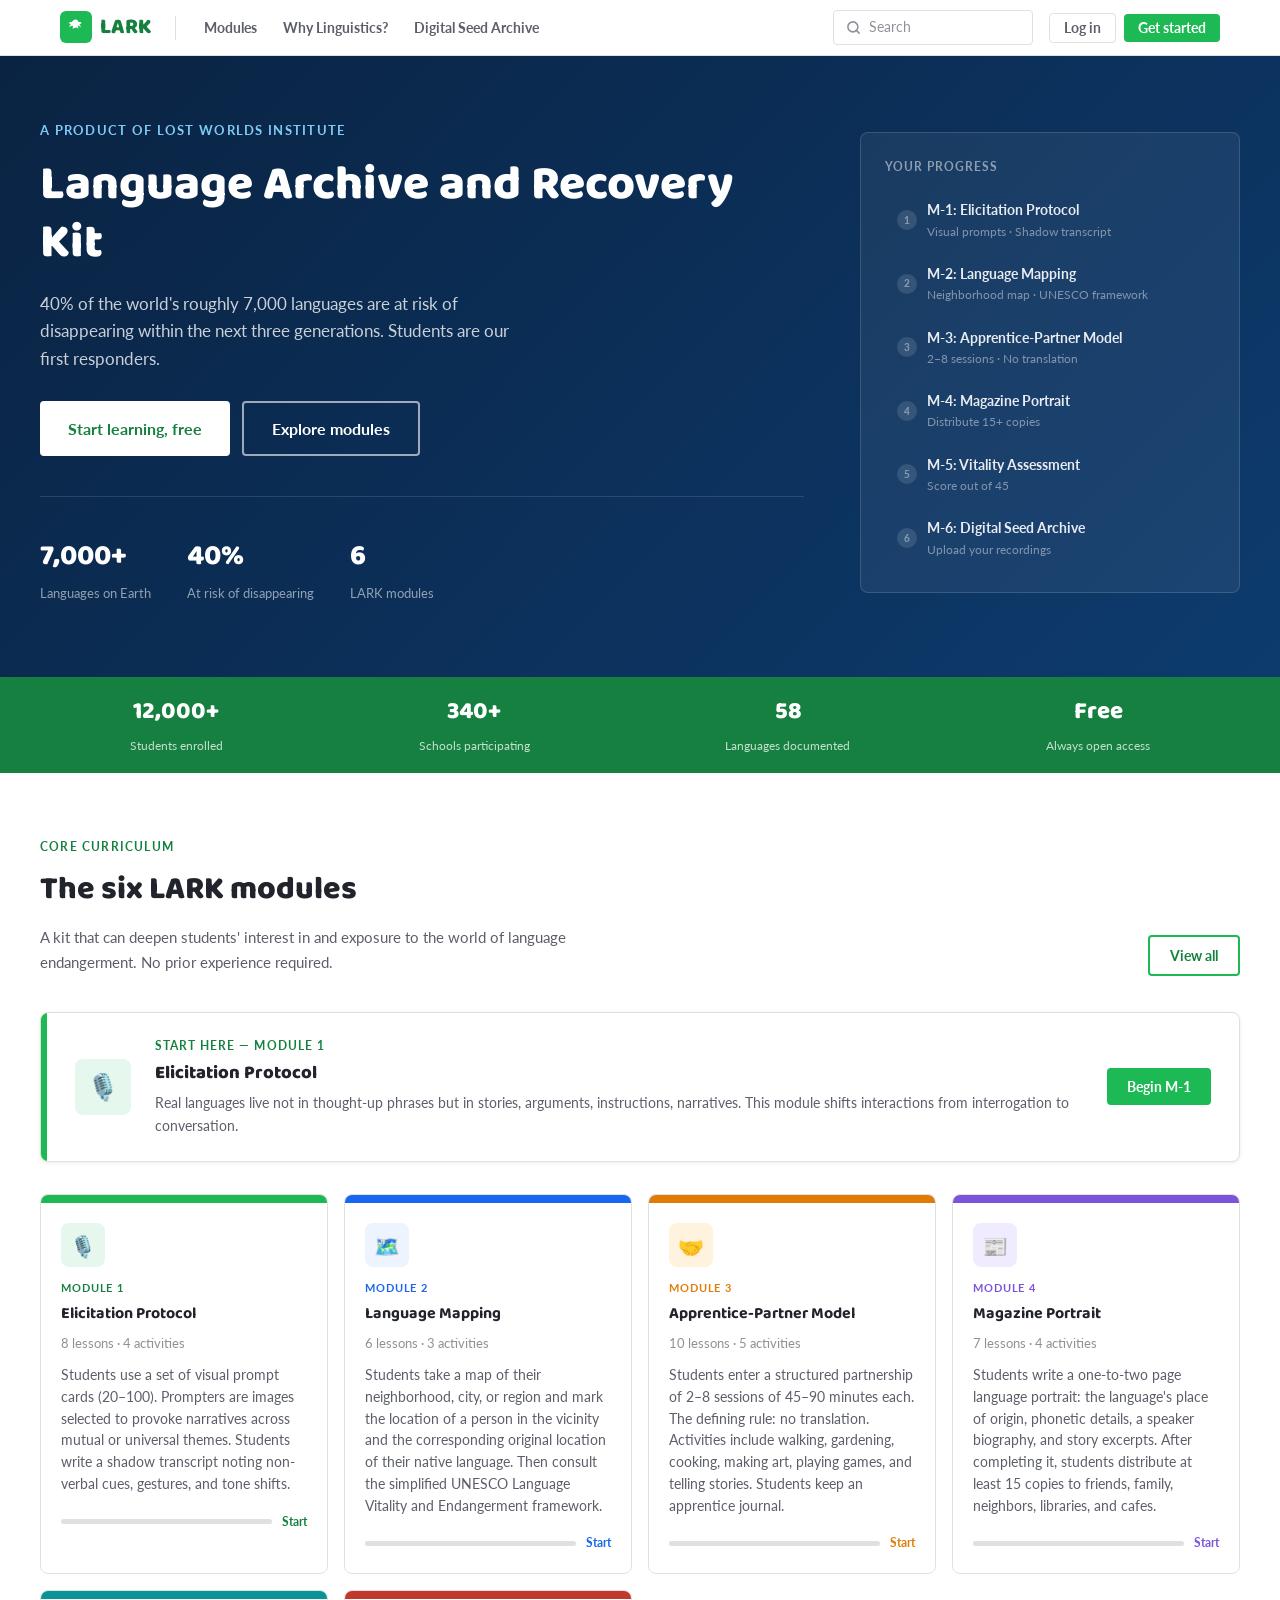
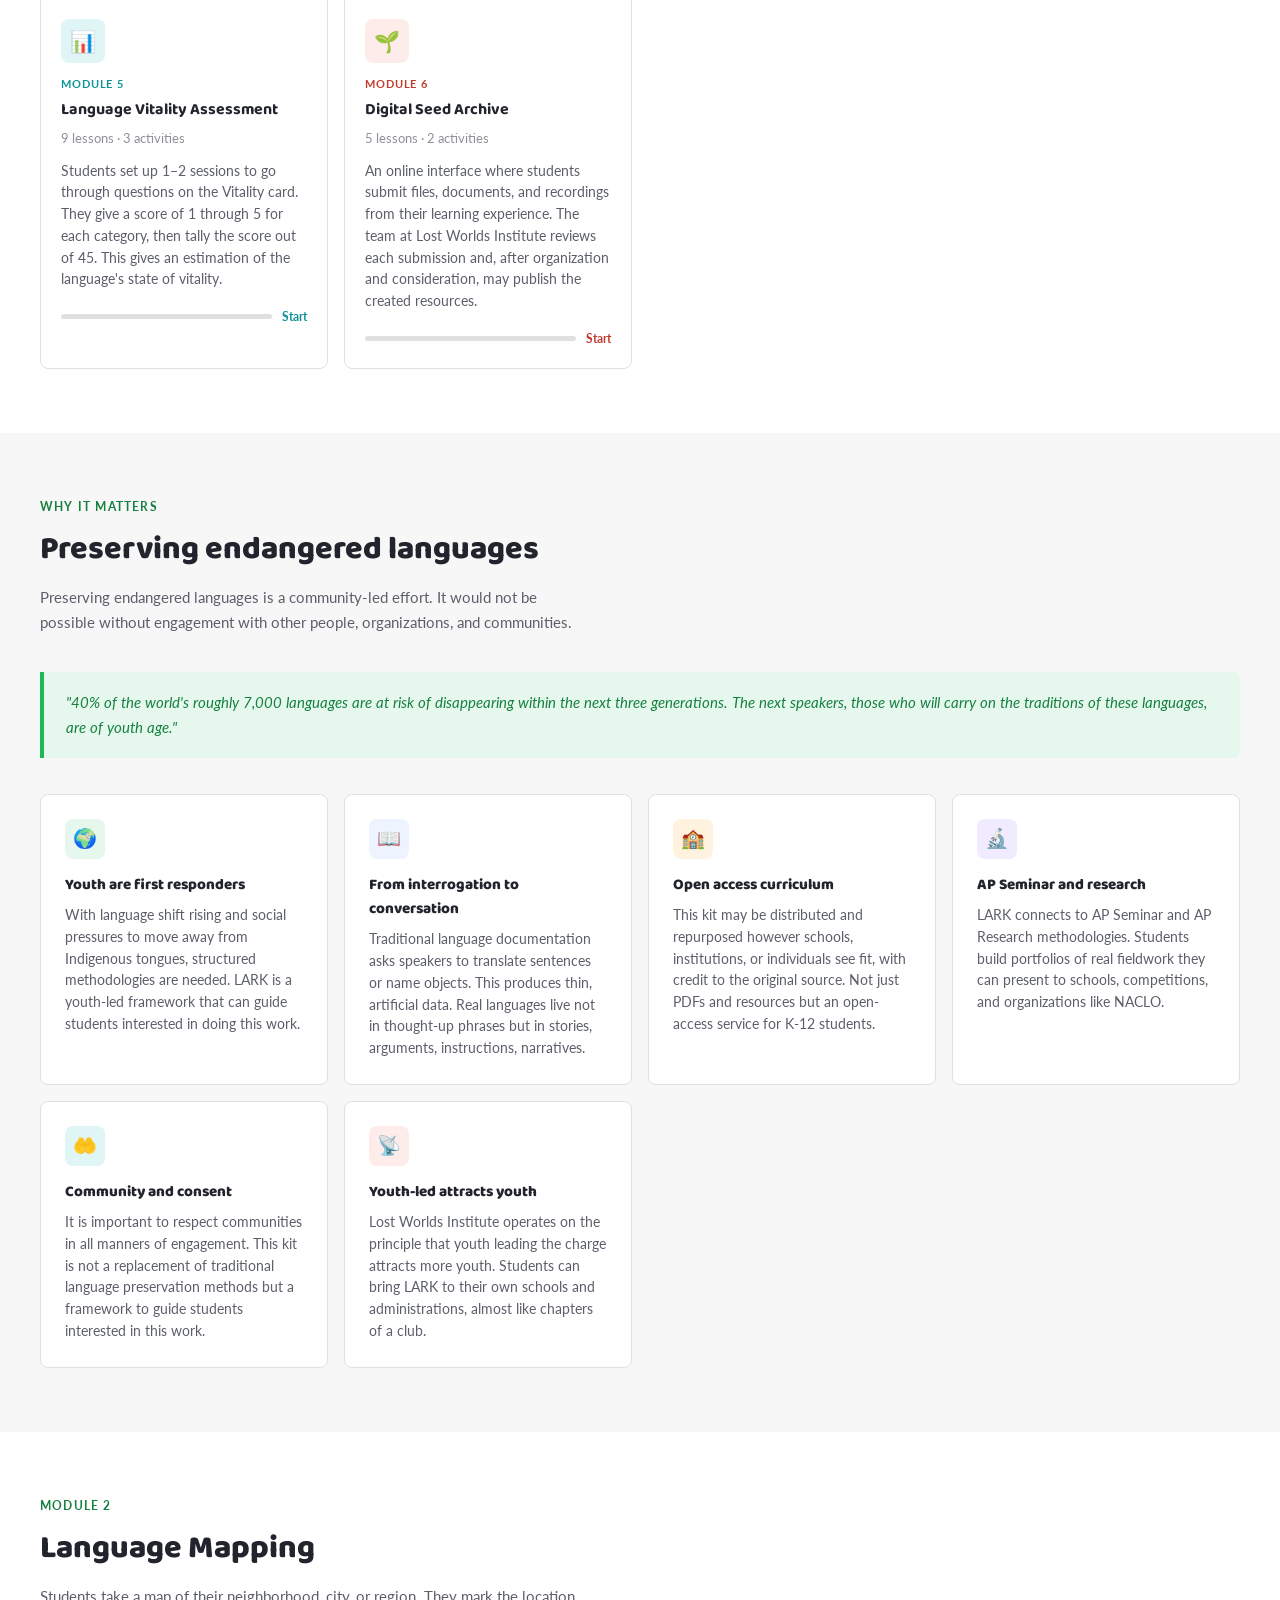
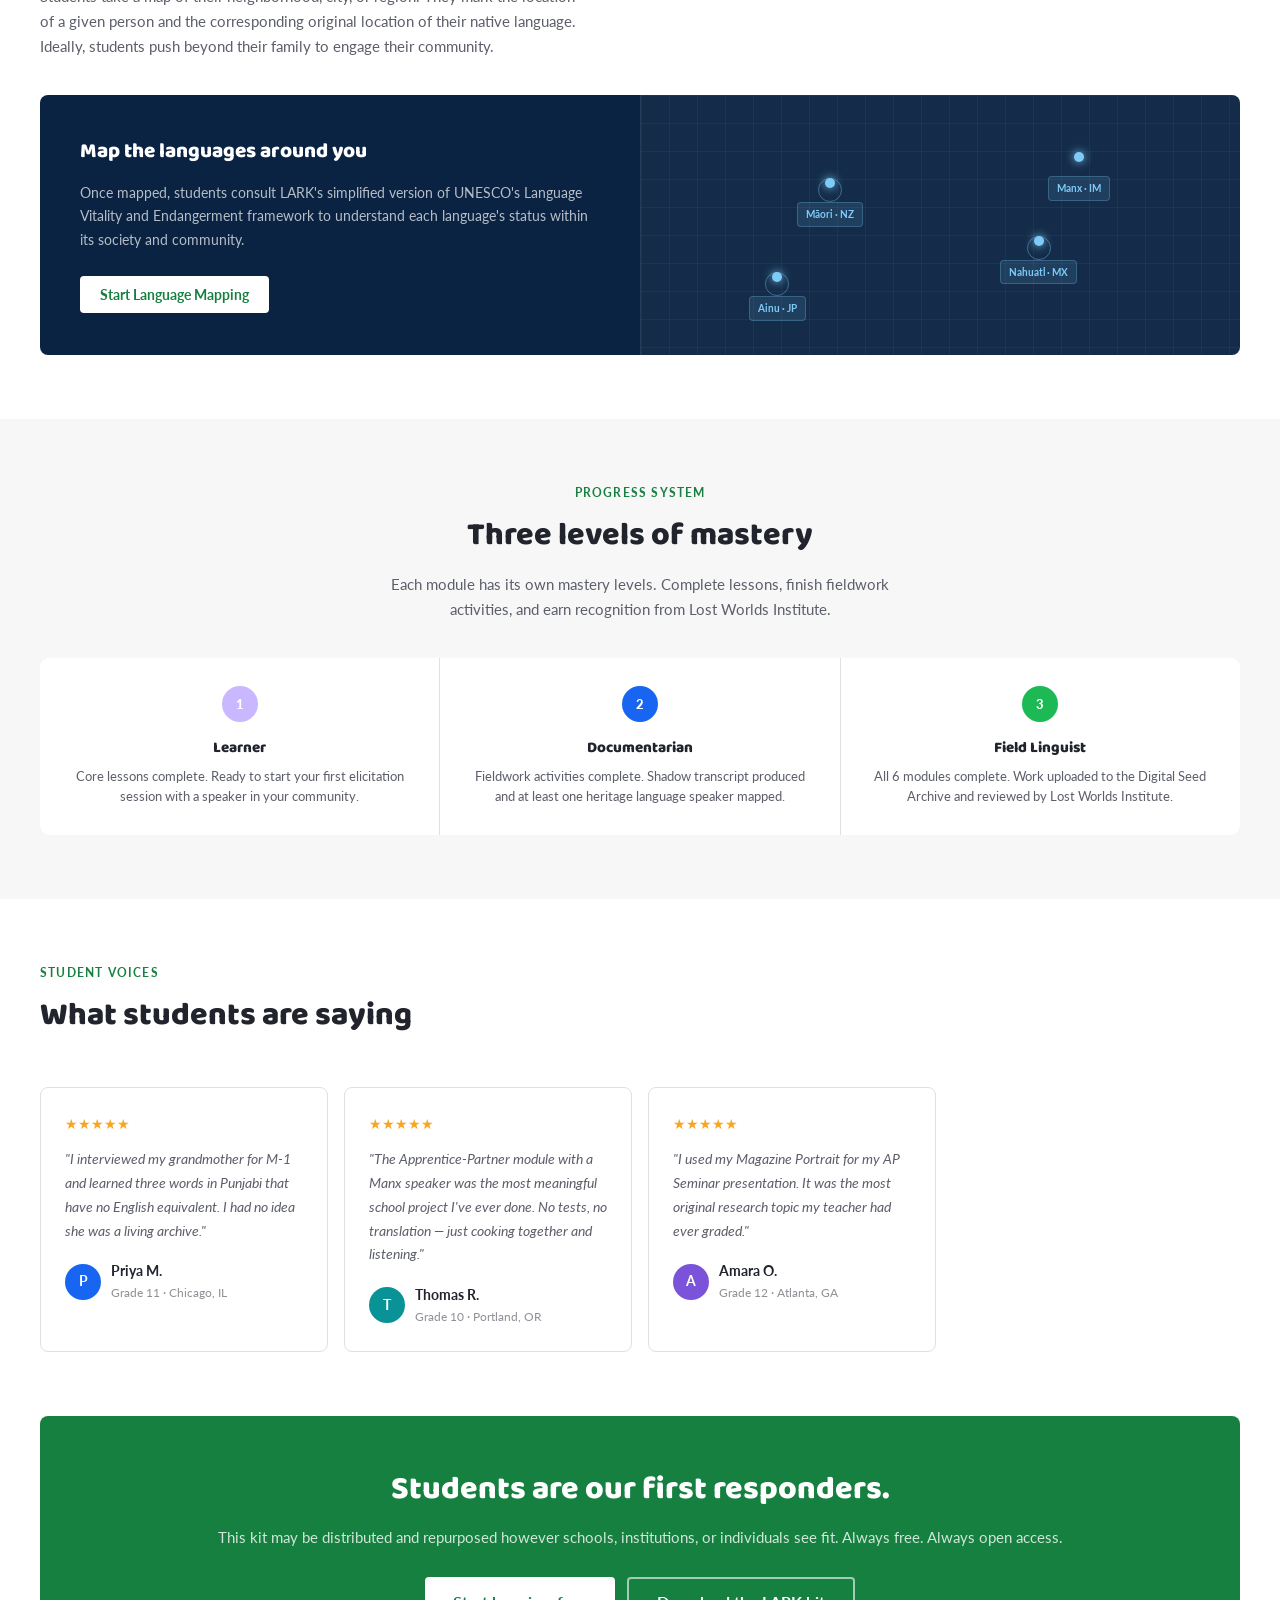
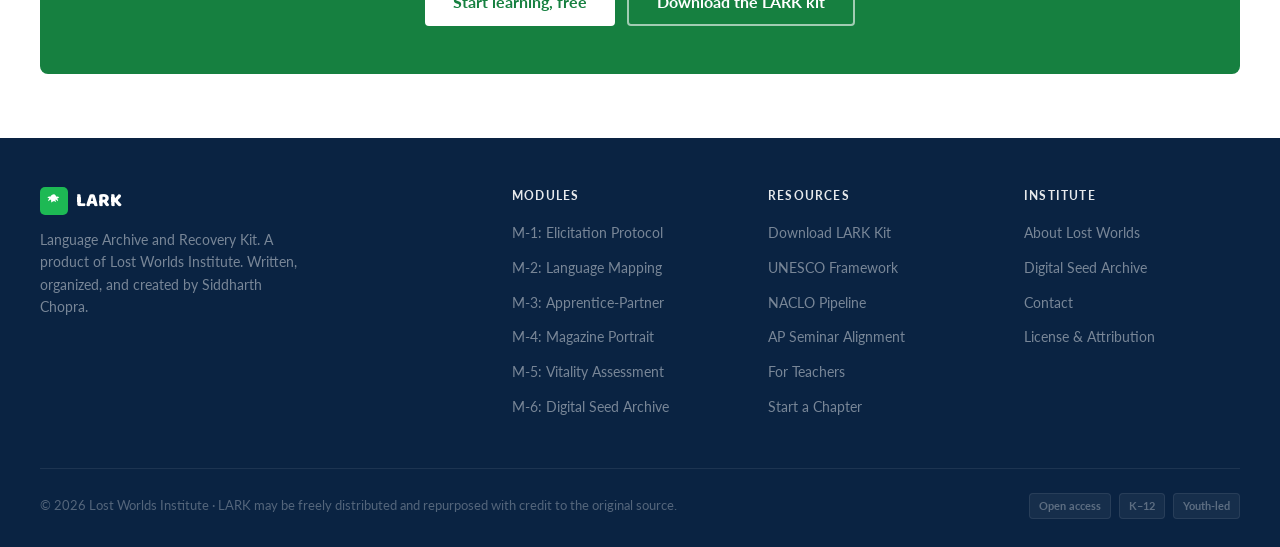
==== index.html @ 07061e9c "Add files via upload" ====
<!DOCTYPE html>
<html lang="en">
<head>
  <meta charset="UTF-8" />
  <meta name="viewport" content="width=device-width, initial-scale=1.0" />
  <title>LARK — Language Archive and Recovery Kit</title>
  <link rel="preconnect" href="https://fonts.googleapis.com" />
  <link rel="preconnect" href="https://fonts.gstatic.com" crossorigin />
  <link href="https://fonts.googleapis.com/css2?family=Baloo+2:wght@600;700;800&family=Lato:wght@400;700;900&display=swap" rel="stylesheet" />
  <link rel="stylesheet" href="css/styles.css" />
</head>
<body>

<!-- ══ NAV ══════════════════════════════════════════════ -->
<nav aria-label="Main navigation">
  <div class="nav-inner">
    <a href="#" class="nav-logo">
      <div class="nav-logo-mark" aria-hidden="true">
        <svg viewBox="0 0 24 24"><path d="M12 2C9.5 2 7.5 3.5 6.5 5.5C5 5 3 5.5 2 7c1.5 0 2.5.5 3 1.5C3.5 9.5 3 11 3.5 12.5 4.5 11 6 10 7.5 10c.5 1.5.5 3 0 4.5C9 13.5 10.5 12.5 12 12.5s3 1 3.5 2C15 13 14.5 11.5 14 10c1.5 0 3 1 4 2.5.5-1.5 0-3-1.5-4C17.5 8 18.5 7 20 7c-1-1.5-3-2-4.5-1.5C14.5 3.5 13.5 2 12 2z"/></svg>
      </div>
      LARK
    </a>
    <div class="nav-sep" aria-hidden="true"></div>
    <div class="nav-links">
      <a href="#modules">Modules</a>
      <a href="#why">Why Linguistics?</a>
      <a href="#archive">Digital Seed Archive</a>
    </div>
    <div class="nav-spacer"></div>
    <div class="nav-search" role="search" aria-label="Search">
      <svg viewBox="0 0 24 24" fill="none" stroke-width="2.5" stroke-linecap="round" stroke-linejoin="round" aria-hidden="true"><circle cx="11" cy="11" r="8"/><path d="m21 21-4.35-4.35"/></svg>
      Search
    </div>
    <div class="nav-actions">
      <button class="btn btn-ghost btn-sm">Log in</button>
      <button class="btn btn-green btn-sm">Get started</button>
    </div>
  </div>
</nav>

<!-- ══ HERO ══════════════════════════════════════════════ -->
<section class="hero" aria-labelledby="hero-heading">
  <div class="hero-inner">
    <div>
      <div class="hero-eyebrow">A product of Lost Worlds Institute</div>
      <h1 id="hero-heading">Language Archive and Recovery Kit</h1>
      <p>40% of the world's roughly 7,000 languages are at risk of disappearing within the next three generations. Students are our first responders.</p>
      <div class="hero-ctas">
        <a href="#modules" class="btn btn-white btn-lg">Start learning, free</a>
        <a href="#modules" class="btn btn-white-outline btn-lg">Explore modules</a>
      </div>
      <div class="hero-stats" aria-label="Key statistics">
        <div>
          <span class="hero-stat-num">7,000+</span>
          <span class="hero-stat-label">Languages on Earth</span>
        </div>
        <div>
          <span class="hero-stat-num">40%</span>
          <span class="hero-stat-label">At risk of disappearing</span>
        </div>
        <div>
          <span class="hero-stat-num">6</span>
          <span class="hero-stat-label">LARK modules</span>
        </div>
      </div>
    </div>

    <div class="hero-card" aria-label="Your module progress">
      <div class="hero-card-title">Your progress</div>
      <div class="journey-list">
        <div class="journey-item" tabindex="0">
          <div class="journey-dot done" data-journey="m1" aria-label="Completed">
            <svg viewBox="0 0 10 10" fill="none" aria-hidden="true"><polyline points="1.5,5 4,7.5 8.5,2" stroke="#fff" stroke-width="2" stroke-linecap="round"/></svg>
          </div>
          <div class="journey-text">
            <div class="journey-name">M-1: Elicitation Protocol</div>
            <div class="journey-sub">Visual prompts · Shadow transcript</div>
          </div>
        </div>
        <div class="journey-item" tabindex="0">
          <div class="journey-dot done" data-journey="m2" aria-label="Completed">
            <svg viewBox="0 0 10 10" fill="none" aria-hidden="true"><polyline points="1.5,5 4,7.5 8.5,2" stroke="#fff" stroke-width="2" stroke-linecap="round"/></svg>
          </div>
          <div class="journey-text">
            <div class="journey-name">M-2: Language Mapping</div>
            <div class="journey-sub">Neighborhood map · UNESCO framework</div>
          </div>
        </div>
        <div class="journey-item" tabindex="0">
          <div class="journey-dot active" data-journey="m3" aria-label="In progress">▶</div>
          <div class="journey-text">
            <div class="journey-name">M-3: Apprentice-Partner Model</div>
            <div class="journey-sub">2–8 sessions · No translation</div>
          </div>
        </div>
        <div class="journey-item" tabindex="0">
          <div class="journey-dot locked" data-journey="m4" aria-label="Not started">4</div>
          <div class="journey-text">
            <div class="journey-name">M-4: Magazine Portrait</div>
            <div class="journey-sub">Distribute 15+ copies</div>
          </div>
        </div>
        <div class="journey-item" tabindex="0">
          <div class="journey-dot locked" data-journey="m5" aria-label="Not started">5</div>
          <div class="journey-text">
            <div class="journey-name">M-5: Vitality Assessment</div>
            <div class="journey-sub">Score out of 45</div>
          </div>
        </div>
        <div class="journey-item" tabindex="0">
          <div class="journey-dot locked" data-journey="m6" aria-label="Not started">6</div>
          <div class="journey-text">
            <div class="journey-name">M-6: Digital Seed Archive</div>
            <div class="journey-sub">Upload your recordings</div>
          </div>
        </div>
      </div>
    </div>
  </div>
</section>

<!-- ══ STATS BAR ══════════════════════════════════════════ -->
<div class="stats-bar" aria-label="Platform statistics">
  <div class="stats-bar-inner">
    <div class="stats-bar-item"><span class="stats-bar-num">12,000+</span><span class="stats-bar-label">Students enrolled</span></div>
    <div class="stats-bar-item"><span class="stats-bar-num">340+</span><span class="stats-bar-label">Schools participating</span></div>
    <div class="stats-bar-item"><span class="stats-bar-num">58</span><span class="stats-bar-label">Languages documented</span></div>
    <div class="stats-bar-item"><span class="stats-bar-num">Free</span><span class="stats-bar-label">Always open access</span></div>
  </div>
</div>

<!-- ══ MODULES ════════════════════════════════════════════ -->
<section class="section" id="modules" aria-labelledby="modules-heading">
  <div class="section-inner">
    <div class="section-hdr-row">
      <div>
        <div class="section-eyebrow">Core curriculum</div>
        <h2 class="section-title" id="modules-heading">The six LARK modules</h2>
        <p class="section-sub">A kit that can deepen students' interest in and exposure to the world of language endangerment. No prior experience required.</p>
      </div>
      <button class="btn btn-outline-green btn-md">View all</button>
    </div>

    <div class="featured-unit" aria-label="Start here: Module 1">
      <div class="featured-unit-bar"></div>
      <div class="featured-unit-body">
        <div class="featured-unit-icon" aria-hidden="true">🎙️</div>
        <div class="featured-unit-text">
          <div class="featured-unit-eyebrow">Start here — Module 1</div>
          <div class="featured-unit-title">Elicitation Protocol</div>
          <div class="featured-unit-sub">Real languages live not in thought-up phrases but in stories, arguments, instructions, narratives. This module shifts interactions from interrogation to conversation.</div>
        </div>
        <button class="btn btn-green btn-md">Begin M-1</button>
      </div>
    </div>

    <div class="course-grid" role="list">

      <article class="course-card c-green" data-module="m1" role="listitem" tabindex="0" aria-labelledby="m1-title">
        <div class="course-card-top"></div>
        <div class="course-card-body">
          <div class="course-card-icon" aria-hidden="true">🎙️</div>
          <div class="course-card-tag">Module 1</div>
          <h3 class="course-card-title" id="m1-title">Elicitation Protocol</h3>
          <div class="course-card-lessons">8 lessons · 4 activities</div>
          <p class="course-card-desc">Students use a set of visual prompt cards (20–100). Prompters are images selected to provoke narratives across mutual or universal themes. Students write a shadow transcript noting non-verbal cues, gestures, and tone shifts.</p>
          <div class="progress-row">
            <div class="progress-wrap" role="progressbar" aria-valuenow="0" aria-valuemin="0" aria-valuemax="100">
              <div class="progress-fill" style="width:0%"></div>
            </div>
            <span class="progress-pct">Start</span>
          </div>
        </div>
      </article>

      <article class="course-card c-blue" data-module="m2" role="listitem" tabindex="0" aria-labelledby="m2-title">
        <div class="course-card-top"></div>
        <div class="course-card-body">
          <div class="course-card-icon" aria-hidden="true">🗺️</div>
          <div class="course-card-tag">Module 2</div>
          <h3 class="course-card-title" id="m2-title">Language Mapping</h3>
          <div class="course-card-lessons">6 lessons · 3 activities</div>
          <p class="course-card-desc">Students take a map of their neighborhood, city, or region and mark the location of a person in the vicinity and the corresponding original location of their native language. Then consult the simplified UNESCO Language Vitality and Endangerment framework.</p>
          <div class="progress-row">
            <div class="progress-wrap" role="progressbar" aria-valuenow="0" aria-valuemin="0" aria-valuemax="100">
              <div class="progress-fill" style="width:0%"></div>
            </div>
            <span class="progress-pct">Start</span>
          </div>
        </div>
      </article>

      <article class="course-card c-orange" data-module="m3" role="listitem" tabindex="0" aria-labelledby="m3-title">
        <div class="course-card-top"></div>
        <div class="course-card-body">
          <div class="course-card-icon" aria-hidden="true">🤝</div>
          <div class="course-card-tag">Module 3</div>
          <h3 class="course-card-title" id="m3-title">Apprentice-Partner Model</h3>
          <div class="course-card-lessons">10 lessons · 5 activities</div>
          <p class="course-card-desc">Students enter a structured partnership of 2–8 sessions of 45–90 minutes each. The defining rule: no translation. Activities include walking, gardening, cooking, making art, playing games, and telling stories. Students keep an apprentice journal.</p>
          <div class="progress-row">
            <div class="progress-wrap" role="progressbar" aria-valuenow="0" aria-valuemin="0" aria-valuemax="100">
              <div class="progress-fill" style="width:0%"></div>
            </div>
            <span class="progress-pct">Start</span>
          </div>
        </div>
      </article>

      <article class="course-card c-purple" data-module="m4" role="listitem" tabindex="0" aria-labelledby="m4-title">
        <div class="course-card-top"></div>
        <div class="course-card-body">
          <div class="course-card-icon" aria-hidden="true">📰</div>
          <div class="course-card-tag">Module 4</div>
          <h3 class="course-card-title" id="m4-title">Magazine Portrait</h3>
          <div class="course-card-lessons">7 lessons · 4 activities</div>
          <p class="course-card-desc">Students write a one-to-two page language portrait: the language's place of origin, phonetic details, a speaker biography, and story excerpts. After completing it, students distribute at least 15 copies to friends, family, neighbors, libraries, and cafes.</p>
          <div class="progress-row">
            <div class="progress-wrap" role="progressbar" aria-valuenow="0" aria-valuemin="0" aria-valuemax="100">
              <div class="progress-fill" style="width:0%"></div>
            </div>
            <span class="progress-pct">Start</span>
          </div>
        </div>
      </article>

      <article class="course-card c-teal" data-module="m5" role="listitem" tabindex="0" aria-labelledby="m5-title">
        <div class="course-card-top"></div>
        <div class="course-card-body">
          <div class="course-card-icon" aria-hidden="true">📊</div>
          <div class="course-card-tag">Module 5</div>
          <h3 class="course-card-title" id="m5-title">Language Vitality Assessment</h3>
          <div class="course-card-lessons">9 lessons · 3 activities</div>
          <p class="course-card-desc">Students set up 1–2 sessions to go through questions on the Vitality card. They give a score of 1 through 5 for each category, then tally the score out of 45. This gives an estimation of the language's state of vitality.</p>
          <div class="progress-row">
            <div class="progress-wrap" role="progressbar" aria-valuenow="0" aria-valuemin="0" aria-valuemax="100">
              <div class="progress-fill" style="width:0%"></div>
            </div>
            <span class="progress-pct">Start</span>
          </div>
        </div>
      </article>

      <article class="course-card c-red" data-module="m6" role="listitem" tabindex="0" aria-labelledby="m6-title">
        <div class="course-card-top"></div>
        <div class="course-card-body">
          <div class="course-card-icon" aria-hidden="true">🌱</div>
          <div class="course-card-tag">Module 6</div>
          <h3 class="course-card-title" id="m6-title">Digital Seed Archive</h3>
          <div class="course-card-lessons">5 lessons · 2 activities</div>
          <p class="course-card-desc">An online interface where students submit files, documents, and recordings from their learning experience. The team at Lost Worlds Institute reviews each submission and, after organization and consideration, may publish the created resources.</p>
          <div class="progress-row">
            <div class="progress-wrap" role="progressbar" aria-valuenow="0" aria-valuemin="0" aria-valuemax="100">
              <div class="progress-fill" style="width:0%"></div>
            </div>
            <span class="progress-pct">Start</span>
          </div>
        </div>
      </article>

    </div>
  </div>
</section>

<!-- ══ WHY LINGUISTICS ════════════════════════════════════ -->
<section class="section section-alt" id="why" aria-labelledby="why-heading">
  <div class="section-inner">
    <div class="section-hdr">
      <div class="section-eyebrow">Why it matters</div>
      <h2 class="section-title" id="why-heading">Preserving endangered languages</h2>
      <p class="section-sub">Preserving endangered languages is a community-led effort. It would not be possible without engagement with other people, organizations, and communities.</p>
    </div>

    <blockquote class="callout">
      <p>"40% of the world's roughly 7,000 languages are at risk of disappearing within the next three generations. The next speakers, those who will carry on the traditions of these languages, are of youth age."</p>
    </blockquote>

    <div class="why-grid" role="list">
      <div class="why-card" role="listitem">
        <div class="why-card-icon" style="background:var(--green-light);" aria-hidden="true">🌍</div>
        <h4>Youth are first responders</h4>
        <p>With language shift rising and social pressures to move away from Indigenous tongues, structured methodologies are needed. LARK is a youth-led framework that can guide students interested in doing this work.</p>
      </div>
      <div class="why-card" role="listitem">
        <div class="why-card-icon" style="background:var(--blue-light);" aria-hidden="true">📖</div>
        <h4>From interrogation to conversation</h4>
        <p>Traditional language documentation asks speakers to translate sentences or name objects. This produces thin, artificial data. Real languages live not in thought-up phrases but in stories, arguments, instructions, narratives.</p>
      </div>
      <div class="why-card" role="listitem">
        <div class="why-card-icon" style="background:var(--orange-light);" aria-hidden="true">🏫</div>
        <h4>Open access curriculum</h4>
        <p>This kit may be distributed and repurposed however schools, institutions, or individuals see fit, with credit to the original source. Not just PDFs and resources but an open-access service for K-12 students.</p>
      </div>
      <div class="why-card" role="listitem">
        <div class="why-card-icon" style="background:var(--purple-light);" aria-hidden="true">🔬</div>
        <h4>AP Seminar and research</h4>
        <p>LARK connects to AP Seminar and AP Research methodologies. Students build portfolios of real fieldwork they can present to schools, competitions, and organizations like NACLO.</p>
      </div>
      <div class="why-card" role="listitem">
        <div class="why-card-icon" style="background:var(--teal-light);" aria-hidden="true">🤲</div>
        <h4>Community and consent</h4>
        <p>It is important to respect communities in all manners of engagement. This kit is not a replacement of traditional language preservation methods but a framework to guide students interested in this work.</p>
      </div>
      <div class="why-card" role="listitem">
        <div class="why-card-icon" style="background:var(--red-light);" aria-hidden="true">📡</div>
        <h4>Youth-led attracts youth</h4>
        <p>Lost Worlds Institute operates on the principle that youth leading the charge attracts more youth. Students can bring LARK to their own schools and administrations, almost like chapters of a club.</p>
      </div>
    </div>
  </div>
</section>

<!-- ══ LANGUAGE MAP ═══════════════════════════════════════ -->
<section class="section" id="archive" aria-labelledby="map-heading">
  <div class="section-inner">
    <div class="section-eyebrow">Module 2</div>
    <h2 class="section-title" id="map-heading">Language Mapping</h2>
    <p class="section-sub">Students take a map of their neighborhood, city, or region. They mark the location of a given person and the corresponding original location of their native language. Ideally, students push beyond their family to engage their community.</p>

    <div class="map-section" aria-label="Language map illustration">
      <div class="map-text">
        <h3>Map the languages around you</h3>
        <p>Once mapped, students consult LARK's simplified version of UNESCO's Language Vitality and Endangerment framework to understand each language's status within its society and community.</p>
        <button class="btn btn-white btn-md">Start Language Mapping</button>
      </div>
      <div class="map-visual" aria-hidden="true">
        <div class="map-grid"></div>
        <div class="map-pin" style="top:32%;left:26%;">
          <div class="map-pin-ring"></div>
          <div class="map-pin-dot"></div>
          <div class="map-pin-label">Māori · NZ</div>
        </div>
        <div class="map-pin" style="top:54%;left:60%;">
          <div class="map-pin-ring" style="animation-delay:.8s;"></div>
          <div class="map-pin-dot"></div>
          <div class="map-pin-label">Nahuatl · MX</div>
        </div>
        <div class="map-pin" style="top:22%;left:68%;">
          <div class="map-pin-dot"></div>
          <div class="map-pin-label">Manx · IM</div>
        </div>
        <div class="map-pin" style="top:68%;left:18%;">
          <div class="map-pin-ring" style="animation-delay:1.4s;"></div>
          <div class="map-pin-dot"></div>
          <div class="map-pin-label">Ainu · JP</div>
        </div>
      </div>
    </div>
  </div>
</section>

<!-- ══ MASTERY ════════════════════════════════════════════ -->
<section class="section section-alt" aria-labelledby="mastery-heading">
  <div class="section-inner">
    <div class="section-hdr" style="text-align:center;max-width:520px;margin:0 auto 0;">
      <div class="section-eyebrow">Progress system</div>
      <h2 class="section-title" id="mastery-heading">Three levels of mastery</h2>
      <p class="section-sub" style="margin:0 auto;">Each module has its own mastery levels. Complete lessons, finish fieldwork activities, and earn recognition from Lost Worlds Institute.</p>
    </div>
    <div class="mastery-row" role="list">
      <div class="mastery-step" role="listitem">
        <div class="mastery-dot" style="background:#C9B8FF;" aria-hidden="true">1</div>
        <h4>Learner</h4>
        <p>Core lessons complete. Ready to start your first elicitation session with a speaker in your community.</p>
      </div>
      <div class="mastery-step" role="listitem">
        <div class="mastery-dot" style="background:var(--blue);" aria-hidden="true">2</div>
        <h4>Documentarian</h4>
        <p>Fieldwork activities complete. Shadow transcript produced and at least one heritage language speaker mapped.</p>
      </div>
      <div class="mastery-step" role="listitem">
        <div class="mastery-dot" style="background:var(--green);" aria-hidden="true">3</div>
        <h4>Field Linguist</h4>
        <p>All 6 modules complete. Work uploaded to the Digital Seed Archive and reviewed by Lost Worlds Institute.</p>
      </div>
    </div>
  </div>
</section>

<!-- ══ TESTIMONIALS ═══════════════════════════════════════ -->
<section class="section" aria-labelledby="testi-heading">
  <div class="section-inner">
    <div class="section-hdr-row">
      <div>
        <div class="section-eyebrow">Student voices</div>
        <h2 class="section-title" id="testi-heading">What students are saying</h2>
      </div>
    </div>
    <div class="testi-grid" role="list">
      <div class="testi-card" role="listitem">
        <div class="testi-stars" aria-label="5 stars">★★★★★</div>
        <p class="testi-quote">"I interviewed my grandmother for M-1 and learned three words in Punjabi that have no English equivalent. I had no idea she was a living archive."</p>
        <div class="testi-author">
          <div class="testi-avatar" style="background:var(--blue);" aria-hidden="true">P</div>
          <div>
            <div class="testi-name">Priya M.</div>
            <div class="testi-grade">Grade 11 · Chicago, IL</div>
          </div>
        </div>
      </div>
      <div class="testi-card" role="listitem">
        <div class="testi-stars" aria-label="5 stars">★★★★★</div>
        <p class="testi-quote">"The Apprentice-Partner module with a Manx speaker was the most meaningful school project I've ever done. No tests, no translation — just cooking together and listening."</p>
        <div class="testi-author">
          <div class="testi-avatar" style="background:var(--teal);" aria-hidden="true">T</div>
          <div>
            <div class="testi-name">Thomas R.</div>
            <div class="testi-grade">Grade 10 · Portland, OR</div>
          </div>
        </div>
      </div>
      <div class="testi-card" role="listitem">
        <div class="testi-stars" aria-label="5 stars">★★★★★</div>
        <p class="testi-quote">"I used my Magazine Portrait for my AP Seminar presentation. It was the most original research topic my teacher had ever graded."</p>
        <div class="testi-author">
          <div class="testi-avatar" style="background:var(--purple);" aria-hidden="true">A</div>
          <div>
            <div class="testi-name">Amara O.</div>
            <div class="testi-grade">Grade 12 · Atlanta, GA</div>
          </div>
        </div>
      </div>
    </div>
  </div>
</section>

<!-- ══ CTA ════════════════════════════════════════════════ -->
<div class="cta-section">
  <div class="cta-inner">
    <h2>Students are our first responders.</h2>
    <p>This kit may be distributed and repurposed however schools, institutions, or individuals see fit. Always free. Always open access.</p>
    <div class="cta-btns">
      <button class="btn btn-white btn-lg">Start learning, free</button>
      <button class="btn btn-white-outline btn-lg">Download the LARK kit</button>
    </div>
  </div>
</div>

<!-- ══ FOOTER ══════════════════════════════════════════════ -->
<footer>
  <div class="footer-inner">
    <div class="footer-grid">
      <div class="footer-brand">
        <div class="footer-logo">
          <div class="footer-logo-mark" aria-hidden="true">
            <svg viewBox="0 0 24 24"><path d="M12 2C9.5 2 7.5 3.5 6.5 5.5C5 5 3 5.5 2 7c1.5 0 2.5.5 3 1.5C3.5 9.5 3 11 3.5 12.5 4.5 11 6 10 7.5 10c.5 1.5.5 3 0 4.5C9 13.5 10.5 12.5 12 12.5s3 1 3.5 2C15 13 14.5 11.5 14 10c1.5 0 3 1 4 2.5.5-1.5 0-3-1.5-4C17.5 8 18.5 7 20 7c-1-1.5-3-2-4.5-1.5C14.5 3.5 13.5 2 12 2z"/></svg>
          </div>
          LARK
        </div>
        <p>Language Archive and Recovery Kit. A product of Lost Worlds Institute. Written, organized, and created by Siddharth Chopra.</p>
      </div>
      <div class="footer-col">
        <h5>Modules</h5>
        <ul>
          <li><a href="#modules">M-1: Elicitation Protocol</a></li>
          <li><a href="#modules">M-2: Language Mapping</a></li>
          <li><a href="#modules">M-3: Apprentice-Partner</a></li>
          <li><a href="#modules">M-4: Magazine Portrait</a></li>
          <li><a href="#modules">M-5: Vitality Assessment</a></li>
          <li><a href="#modules">M-6: Digital Seed Archive</a></li>
        </ul>
      </div>
      <div class="footer-col">
        <h5>Resources</h5>
        <ul>
          <li><a href="#">Download LARK Kit</a></li>
          <li><a href="#">UNESCO Framework</a></li>
          <li><a href="#">NACLO Pipeline</a></li>
          <li><a href="#">AP Seminar Alignment</a></li>
          <li><a href="#">For Teachers</a></li>
          <li><a href="#">Start a Chapter</a></li>
        </ul>
      </div>
      <div class="footer-col">
        <h5>Institute</h5>
        <ul>
          <li><a href="#">About Lost Worlds</a></li>
          <li><a href="#archive">Digital Seed Archive</a></li>
          <li><a href="#">Contact</a></li>
          <li><a href="#">License &amp; Attribution</a></li>
        </ul>
      </div>
    </div>
    <div class="footer-bottom">
      <p>© 2026 Lost Worlds Institute · LARK may be freely distributed and repurposed with credit to the original source.</p>
      <div class="footer-tags">
        <span class="footer-tag">Open access</span>
        <span class="footer-tag">K–12</span>
        <span class="footer-tag">Youth-led</span>
      </div>
    </div>
  </div>
</footer>

<script src="js/main.js"></script>
</body>
</html>
---- css/styles.css ----
/* ── RESET & TOKENS ───────────────────────────────────── */
*, *::before, *::after { box-sizing: border-box; margin: 0; padding: 0; }

:root {
  --green:        #1DB954;
  --green-dark:   #168040;
  --green-light:  #E6F8EE;
  --blue:         #1865F2;
  --blue-light:   #EEF4FF;
  --teal:         #0A9396;
  --teal-light:   #E0F5F5;
  --orange:       #E07C05;
  --orange-light: #FFF3E0;
  --purple:       #7B53DB;
  --purple-light: #F0EBFF;
  --red:          #C0392B;
  --red-light:    #FDECEA;
  --text:         #21242C;
  --text-muted:   #5C5F6A;
  --text-light:   #909098;
  --border:       #E0E0E0;
  --bg:           #F7F7F7;
  --surface:      #FFFFFF;
  --radius:       8px;
  --shadow-sm:    0 1px 4px rgba(0,0,0,.08);
  --shadow-md:    0 2px 12px rgba(0,0,0,.10);
}

html { scroll-behavior: smooth; }
body {
  font-family: 'Lato', sans-serif;
  font-size: 16px;
  line-height: 1.6;
  color: var(--text);
  background: var(--surface);
}
a { text-decoration: none; color: inherit; }

/* ── NAV ───────────────────────────────────────────────── */
nav {
  position: sticky; top: 0; z-index: 100;
  background: var(--surface);
  border-bottom: 1px solid var(--border);
  height: 56px;
}
.nav-inner {
  max-width: 1200px; margin: 0 auto;
  display: flex; align-items: center;
  padding: 0 20px; height: 100%;
}
.nav-logo {
  display: flex; align-items: center; gap: 8px;
  font-family: 'Baloo 2', sans-serif;
  font-size: 1.35rem; font-weight: 800;
  color: var(--green-dark); margin-right: 8px;
}
.nav-logo-mark {
  width: 32px; height: 32px; border-radius: 6px;
  background: var(--green);
  display: flex; align-items: center; justify-content: center;
}
.nav-logo-mark svg { width: 18px; height: 18px; fill: #fff; }
.nav-sep { width: 1px; height: 24px; background: var(--border); margin: 0 16px; }
.nav-links { display: flex; align-items: center; gap: 2px; }
.nav-links a {
  padding: 6px 12px; border-radius: 4px;
  font-size: .9rem; font-weight: 700; color: var(--text-muted);
  transition: background .15s, color .15s;
}
.nav-links a:hover { background: var(--bg); color: var(--text); }
.nav-spacer { flex: 1; }
.nav-search {
  display: flex; align-items: center; gap: 8px;
  border: 1.5px solid var(--border); border-radius: 4px;
  padding: 5px 12px; background: var(--surface);
  font-size: .875rem; color: var(--text-light);
  cursor: text; min-width: 200px;
}
.nav-search svg { width: 15px; height: 15px; stroke: var(--text-light); flex-shrink: 0; }
.nav-actions { display: flex; align-items: center; gap: 8px; margin-left: 16px; }

/* ── BUTTONS ────────────────────────────────────────────── */
.btn {
  display: inline-flex; align-items: center; justify-content: center; gap: 6px;
  font-family: 'Lato', sans-serif; font-weight: 700;
  border-radius: 4px; cursor: pointer; border: none;
  transition: filter .15s, transform .1s;
}
.btn:hover { filter: brightness(.93); }
.btn:active { transform: scale(.98); }
.btn-sm  { padding: 6px 14px; font-size: .85rem; }
.btn-md  { padding: 10px 20px; font-size: .9rem; }
.btn-lg  { padding: 13px 28px; font-size: 1rem; }
.btn-green         { background: var(--green);  color: #fff; }
.btn-outline-green { background: transparent; color: var(--green-dark); border: 2px solid var(--green); }
.btn-ghost         { background: transparent; color: var(--text-muted); border: 1.5px solid var(--border); }
.btn-white         { background: #fff; color: var(--green-dark); }
.btn-white-outline { background: transparent; color: #fff; border: 2px solid rgba(255,255,255,.6); }

/* ── HERO ───────────────────────────────────────────────── */
.hero {
  background: linear-gradient(135deg, #0A2342 0%, #0D3B6E 100%);
  padding: 64px 20px 72px;
}
.hero-inner {
  max-width: 1200px; margin: 0 auto;
  display: grid; grid-template-columns: 1fr 380px; gap: 56px; align-items: center;
}
.hero-eyebrow {
  font-size: .8rem; font-weight: 700; letter-spacing: .1em;
  text-transform: uppercase; color: #7ECBF7; margin-bottom: 16px;
}
.hero h1 {
  font-family: 'Baloo 2', sans-serif;
  font-size: clamp(2rem, 4vw, 3rem); font-weight: 800;
  color: #fff; line-height: 1.2; margin-bottom: 18px;
}
.hero p {
  font-size: 1.05rem; color: rgba(255,255,255,.78);
  max-width: 500px; margin-bottom: 28px; line-height: 1.65;
}
.hero-ctas { display: flex; gap: 12px; flex-wrap: wrap; }
.hero-stats {
  display: flex; gap: 36px; margin-top: 40px;
  padding-top: 36px; border-top: 1px solid rgba(255,255,255,.12);
}
.hero-stat-num {
  font-family: 'Baloo 2', sans-serif;
  font-size: 1.8rem; font-weight: 800; color: #fff; display: block;
}
.hero-stat-label { font-size: .8rem; color: rgba(255,255,255,.55); }

/* hero progress card */
.hero-card {
  background: rgba(255,255,255,.06);
  border: 1px solid rgba(255,255,255,.14);
  border-radius: 8px; padding: 24px;
}
.hero-card-title {
  font-size: .75rem; font-weight: 700; letter-spacing: .08em;
  text-transform: uppercase; color: rgba(255,255,255,.5); margin-bottom: 14px;
}
.journey-list { display: flex; flex-direction: column; gap: 4px; }
.journey-item {
  display: flex; align-items: center; gap: 10px;
  padding: 9px 12px; border-radius: 6px;
  transition: background .15s; cursor: pointer;
}
.journey-item:hover { background: rgba(255,255,255,.07); }
.journey-dot {
  width: 20px; height: 20px; border-radius: 50%; flex-shrink: 0;
  display: flex; align-items: center; justify-content: center;
  font-size: .65rem; font-weight: 900;
}
.journey-dot.done   { background: var(--green); }
.journey-dot.done svg { width: 9px; height: 9px; stroke: #fff; stroke-width: 3; }
.journey-dot.active { background: var(--blue); color: #fff; font-size: .55rem; }
.journey-dot.locked { background: rgba(255,255,255,.12); color: rgba(255,255,255,.4); }
.journey-text { flex: 1; }
.journey-name { font-size: .875rem; font-weight: 700; color: rgba(255,255,255,.9); }
.journey-sub  { font-size: .75rem; color: rgba(255,255,255,.45); }

/* ── STATS BAR ─────────────────────────────────────────── */
.stats-bar { background: var(--green-dark); padding: 16px 20px; }
.stats-bar-inner {
  max-width: 1200px; margin: 0 auto;
  display: flex; align-items: center; justify-content: space-around;
  gap: 16px; flex-wrap: wrap;
}
.stats-bar-item { text-align: center; color: #fff; }
.stats-bar-num {
  font-family: 'Baloo 2', sans-serif;
  font-size: 1.5rem; font-weight: 800; display: block;
}
.stats-bar-label { font-size: .78rem; opacity: .75; }

/* ── SECTIONS ───────────────────────────────────────────── */
.section { padding: 64px 20px; }
.section-alt { background: var(--bg); }
.section-inner { max-width: 1200px; margin: 0 auto; }
.section-eyebrow {
  font-size: .75rem; font-weight: 700; letter-spacing: .1em;
  text-transform: uppercase; color: var(--green-dark); margin-bottom: 8px;
}
.section-title {
  font-family: 'Baloo 2', sans-serif;
  font-size: clamp(1.5rem, 2.5vw, 2rem); font-weight: 800;
  color: var(--text); margin-bottom: 10px;
}
.section-sub { font-size: .95rem; color: var(--text-muted); max-width: 540px; line-height: 1.65; }
.section-hdr { margin-bottom: 36px; }
.section-hdr-row {
  display: flex; align-items: flex-end; justify-content: space-between;
  flex-wrap: wrap; gap: 16px; margin-bottom: 36px;
}

/* ── COURSE CARDS ───────────────────────────────────────── */
.course-grid {
  display: grid;
  grid-template-columns: repeat(auto-fill, minmax(268px, 1fr));
  gap: 16px;
}
.course-card {
  background: var(--surface); border: 1px solid var(--border);
  border-radius: var(--radius); overflow: hidden; cursor: pointer;
  transition: box-shadow .2s, transform .2s;
}
.course-card:hover { box-shadow: var(--shadow-md); transform: translateY(-2px); }
.course-card:focus { outline: 3px solid var(--blue); outline-offset: 2px; }
.course-card-top  { height: 8px; background: var(--card-color); }
.course-card-body { padding: 20px; }
.course-card-icon {
  width: 44px; height: 44px; border-radius: 8px;
  display: flex; align-items: center; justify-content: center;
  font-size: 1.3rem; margin-bottom: 12px;
  background: var(--card-bg);
}
.course-card-tag {
  font-size: .7rem; font-weight: 700; letter-spacing: .08em;
  text-transform: uppercase; margin-bottom: 4px;
  color: var(--card-text);
}
.course-card-title {
  font-family: 'Baloo 2', sans-serif;
  font-size: 1rem; font-weight: 700; color: var(--text); margin-bottom: 6px;
}
.course-card-lessons { font-size: .8rem; color: var(--text-light); margin-bottom: 12px; }
.course-card-desc {
  font-size: .85rem; color: var(--text-muted); line-height: 1.6; margin-bottom: 16px;
}
.progress-row { display: flex; align-items: center; gap: 10px; }
.progress-wrap {
  flex: 1; height: 5px; background: var(--border); border-radius: 99px; overflow: hidden;
}
.progress-fill { height: 100%; border-radius: 99px; background: var(--card-color); transition: width .4s; }
.progress-pct { font-size: .75rem; font-weight: 700; color: var(--card-text); white-space: nowrap; }

/* card color themes */
.c-green  { --card-color: var(--green);   --card-bg: var(--green-light);  --card-text: var(--green-dark); }
.c-blue   { --card-color: var(--blue);    --card-bg: var(--blue-light);   --card-text: var(--blue); }
.c-orange { --card-color: var(--orange);  --card-bg: var(--orange-light); --card-text: var(--orange); }
.c-purple { --card-color: var(--purple);  --card-bg: var(--purple-light); --card-text: var(--purple); }
.c-teal   { --card-color: var(--teal);    --card-bg: var(--teal-light);   --card-text: var(--teal); }
.c-red    { --card-color: var(--red);     --card-bg: var(--red-light);    --card-text: var(--red); }

/* ── FEATURED UNIT ──────────────────────────────────────── */
.featured-unit {
  background: var(--surface); border: 1px solid var(--border);
  border-radius: var(--radius); display: grid;
  grid-template-columns: 6px 1fr; overflow: hidden;
  margin-bottom: 32px; box-shadow: var(--shadow-sm);
}
.featured-unit-bar { background: var(--green); }
.featured-unit-body {
  padding: 24px 28px;
  display: flex; align-items: center; gap: 24px; flex-wrap: wrap;
}
.featured-unit-icon {
  width: 56px; height: 56px; border-radius: 8px;
  background: var(--green-light);
  display: flex; align-items: center; justify-content: center;
  font-size: 1.6rem; flex-shrink: 0;
}
.featured-unit-text { flex: 1; min-width: 200px; }
.featured-unit-eyebrow {
  font-size: .72rem; font-weight: 700; letter-spacing: .09em;
  text-transform: uppercase; color: var(--green-dark); margin-bottom: 4px;
}
.featured-unit-title {
  font-family: 'Baloo 2', sans-serif;
  font-size: 1.15rem; font-weight: 800; color: var(--text); margin-bottom: 4px;
}
.featured-unit-sub { font-size: .875rem; color: var(--text-muted); }

/* ── WHY CARDS ──────────────────────────────────────────── */
.why-grid {
  display: grid; grid-template-columns: repeat(auto-fill, minmax(250px, 1fr));
  gap: 16px;
}
.why-card {
  background: var(--surface); border: 1px solid var(--border);
  border-radius: var(--radius); padding: 24px;
  transition: box-shadow .2s;
}
.why-card:hover { box-shadow: var(--shadow-sm); }
.why-card-icon {
  width: 40px; height: 40px; border-radius: 8px;
  display: flex; align-items: center; justify-content: center;
  font-size: 1.2rem; margin-bottom: 14px;
}
.why-card h4 {
  font-family: 'Baloo 2', sans-serif;
  font-size: .95rem; font-weight: 800; margin-bottom: 8px;
}
.why-card p { font-size: .85rem; color: var(--text-muted); line-height: 1.6; }

/* ── CALLOUT ────────────────────────────────────────────── */
.callout {
  background: var(--green-light);
  border-left: 4px solid var(--green);
  border-radius: 0 6px 6px 0;
  padding: 18px 22px; margin: 36px 0;
}
.callout p {
  font-size: .95rem; color: var(--green-dark);
  font-style: italic; line-height: 1.65;
}

/* ── MASTERY ────────────────────────────────────────────── */
.mastery-row {
  display: flex; align-items: stretch; gap: 1px;
  background: var(--border); border-radius: var(--radius);
  overflow: hidden; margin-top: 36px;
}
.mastery-step {
  flex: 1; background: var(--surface);
  padding: 28px 24px; text-align: center;
}
.mastery-dot {
  width: 36px; height: 36px; border-radius: 50%;
  margin: 0 auto 14px;
  display: flex; align-items: center; justify-content: center;
  font-size: .8rem; font-weight: 900; color: #fff;
}
.mastery-step h4 {
  font-family: 'Baloo 2', sans-serif;
  font-size: .95rem; font-weight: 800; margin-bottom: 6px;
}
.mastery-step p { font-size: .82rem; color: var(--text-muted); line-height: 1.55; }

/* ── MAP SECTION ────────────────────────────────────────── */
.map-section {
  background: #0A2342; border-radius: 8px; overflow: hidden;
  display: grid; grid-template-columns: 1fr 1fr; margin-top: 36px;
}
.map-text { padding: 40px; }
.map-text h3 {
  font-family: 'Baloo 2', sans-serif;
  font-size: 1.3rem; font-weight: 800; color: #fff; margin-bottom: 12px;
}
.map-text p { font-size: .9rem; color: rgba(255,255,255,.7); line-height: 1.65; margin-bottom: 24px; }
.map-visual {
  background: rgba(255,255,255,.04); border-left: 1px solid rgba(255,255,255,.08);
  position: relative; overflow: hidden; min-height: 260px;
}
.map-grid {
  position: absolute; inset: 0;
  background-image:
    linear-gradient(rgba(126,203,247,.06) 1px, transparent 1px),
    linear-gradient(90deg, rgba(126,203,247,.06) 1px, transparent 1px);
  background-size: 28px 28px;
}
.map-pin {
  position: absolute; display: flex; flex-direction: column; align-items: center;
}
.map-pin-dot {
  width: 10px; height: 10px; border-radius: 50%;
  background: #7ECBF7; box-shadow: 0 0 10px #7ECBF7;
}
.map-pin-ring {
  position: absolute; width: 24px; height: 24px; border-radius: 50%;
  border: 1.5px solid rgba(126,203,247,.4);
  animation: ring 2.5s ease-out infinite;
}
@keyframes ring {
  0%   { transform: scale(.5); opacity: 1; }
  100% { transform: scale(2.2); opacity: 0; }
}
.map-pin-label {
  margin-top: 14px; padding: 3px 8px;
  background: rgba(126,203,247,.12); border: 1px solid rgba(126,203,247,.25);
  border-radius: 4px; font-size: .65rem; font-weight: 700; color: #7ECBF7;
  white-space: nowrap;
}

/* ── TESTIMONIALS ───────────────────────────────────────── */
.testi-grid {
  display: grid; grid-template-columns: repeat(auto-fill, minmax(288px, 1fr));
  gap: 16px;
}
.testi-card {
  background: var(--surface); border: 1px solid var(--border);
  border-radius: var(--radius); padding: 24px;
}
.testi-stars { color: #F5A623; font-size: .9rem; margin-bottom: 12px; }
.testi-quote {
  font-size: .875rem; color: var(--text-muted); line-height: 1.7;
  margin-bottom: 18px; font-style: italic;
}
.testi-author { display: flex; align-items: center; gap: 10px; }
.testi-avatar {
  width: 36px; height: 36px; border-radius: 50%;
  display: flex; align-items: center; justify-content: center;
  font-size: .875rem; font-weight: 700; color: #fff; flex-shrink: 0;
}
.testi-name  { font-size: .875rem; font-weight: 700; }
.testi-grade { font-size: .78rem; color: var(--text-light); }

/* ── CTA BANNER ─────────────────────────────────────────── */
.cta-section { padding: 0 20px 64px; }
.cta-inner {
  max-width: 1200px; margin: 0 auto;
  background: var(--green-dark); border-radius: 8px;
  padding: 48px 40px; text-align: center;
}
.cta-inner h2 {
  font-family: 'Baloo 2', sans-serif;
  font-size: clamp(1.4rem, 2.5vw, 2rem); font-weight: 800;
  color: #fff; margin-bottom: 10px;
}
.cta-inner p { font-size: .95rem; color: rgba(255,255,255,.8); margin-bottom: 28px; }
.cta-btns { display: flex; gap: 12px; justify-content: center; flex-wrap: wrap; }

/* ── FOOTER ─────────────────────────────────────────────── */
footer { background: #0A2342; padding: 48px 20px 28px; }
.footer-inner { max-width: 1200px; margin: 0 auto; }
.footer-grid {
  display: grid; grid-template-columns: 2fr 1fr 1fr 1fr;
  gap: 40px; margin-bottom: 40px;
}
.footer-logo {
  display: flex; align-items: center; gap: 8px;
  font-family: 'Baloo 2', sans-serif; font-size: 1.2rem;
  font-weight: 800; color: #fff; margin-bottom: 12px;
}
.footer-logo-mark {
  width: 28px; height: 28px; border-radius: 5px;
  background: var(--green);
  display: flex; align-items: center; justify-content: center;
}
.footer-logo-mark svg { width: 16px; height: 16px; fill: #fff; }
.footer-brand p { font-size: .85rem; color: rgba(255,255,255,.45); line-height: 1.65; max-width: 260px; }
.footer-col h5 {
  font-size: .75rem; font-weight: 700; letter-spacing: .1em;
  text-transform: uppercase; color: rgba(255,255,255,.9); margin-bottom: 14px;
}
.footer-col ul { list-style: none; }
.footer-col li { margin-bottom: 9px; }
.footer-col a { font-size: .85rem; color: rgba(255,255,255,.45); transition: color .15s; }
.footer-col a:hover { color: rgba(255,255,255,.9); }
.footer-bottom {
  border-top: 1px solid rgba(255,255,255,.08); padding-top: 24px;
  display: flex; align-items: center; justify-content: space-between; flex-wrap: wrap; gap: 12px;
}
.footer-bottom p { font-size: .8rem; color: rgba(255,255,255,.3); }
.footer-tags { display: flex; gap: 8px; }
.footer-tag {
  background: rgba(255,255,255,.05); border: 1px solid rgba(255,255,255,.08);
  border-radius: 4px; padding: 3px 9px;
  font-size: .7rem; font-weight: 700; color: rgba(255,255,255,.3);
}

/* ── RESPONSIVE ─────────────────────────────────────────── */
@media (max-width: 1024px) {
  .hero-inner     { grid-template-columns: 1fr; }
  .hero-card      { display: none; }
  .footer-grid    { grid-template-columns: 1fr 1fr; }
  .map-section    { grid-template-columns: 1fr; }
  .map-visual     { display: none; }
  .mastery-row    { flex-direction: column; gap: 0; }
}
@media (max-width: 768px) {
  .nav-links, .nav-search { display: none; }
  .section        { padding: 48px 16px; }
  .footer-grid    { grid-template-columns: 1fr; }
  .cta-inner      { padding: 36px 24px; }
  .featured-unit-body { flex-direction: column; align-items: flex-start; }
}
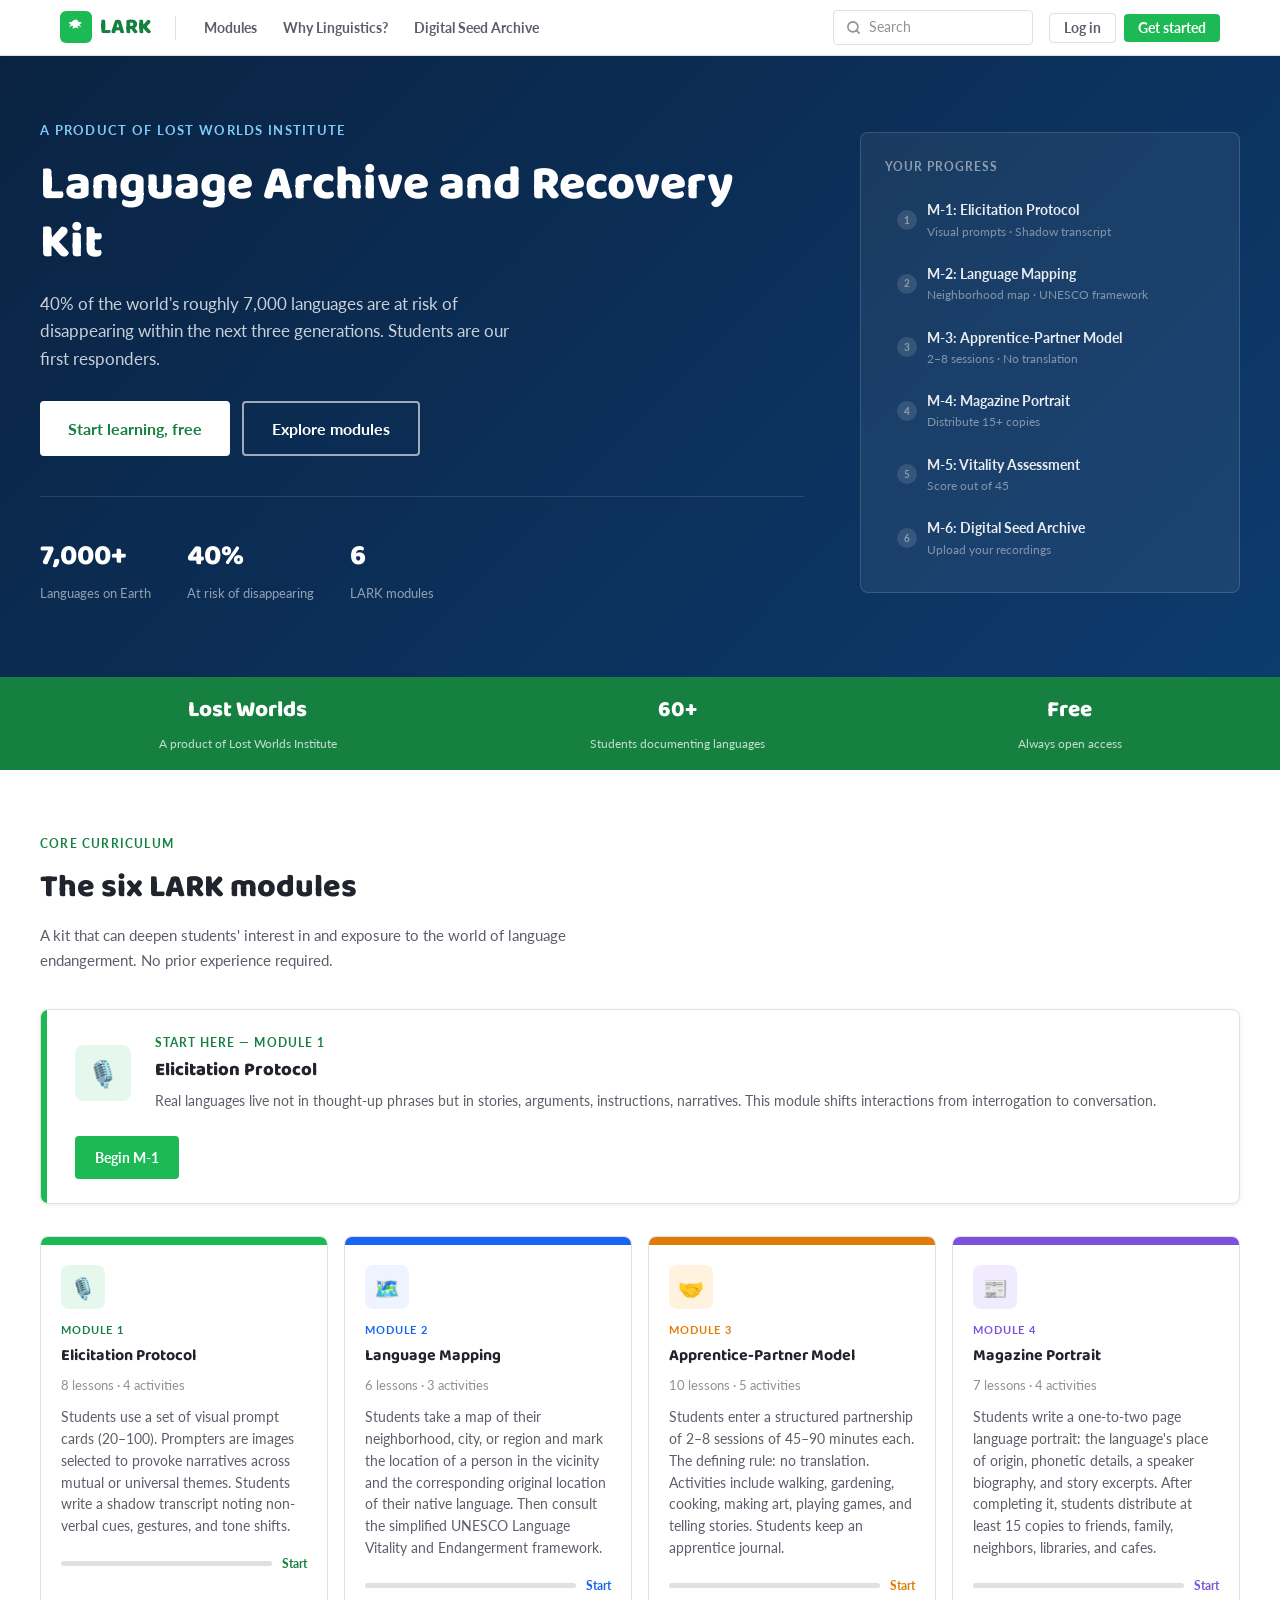
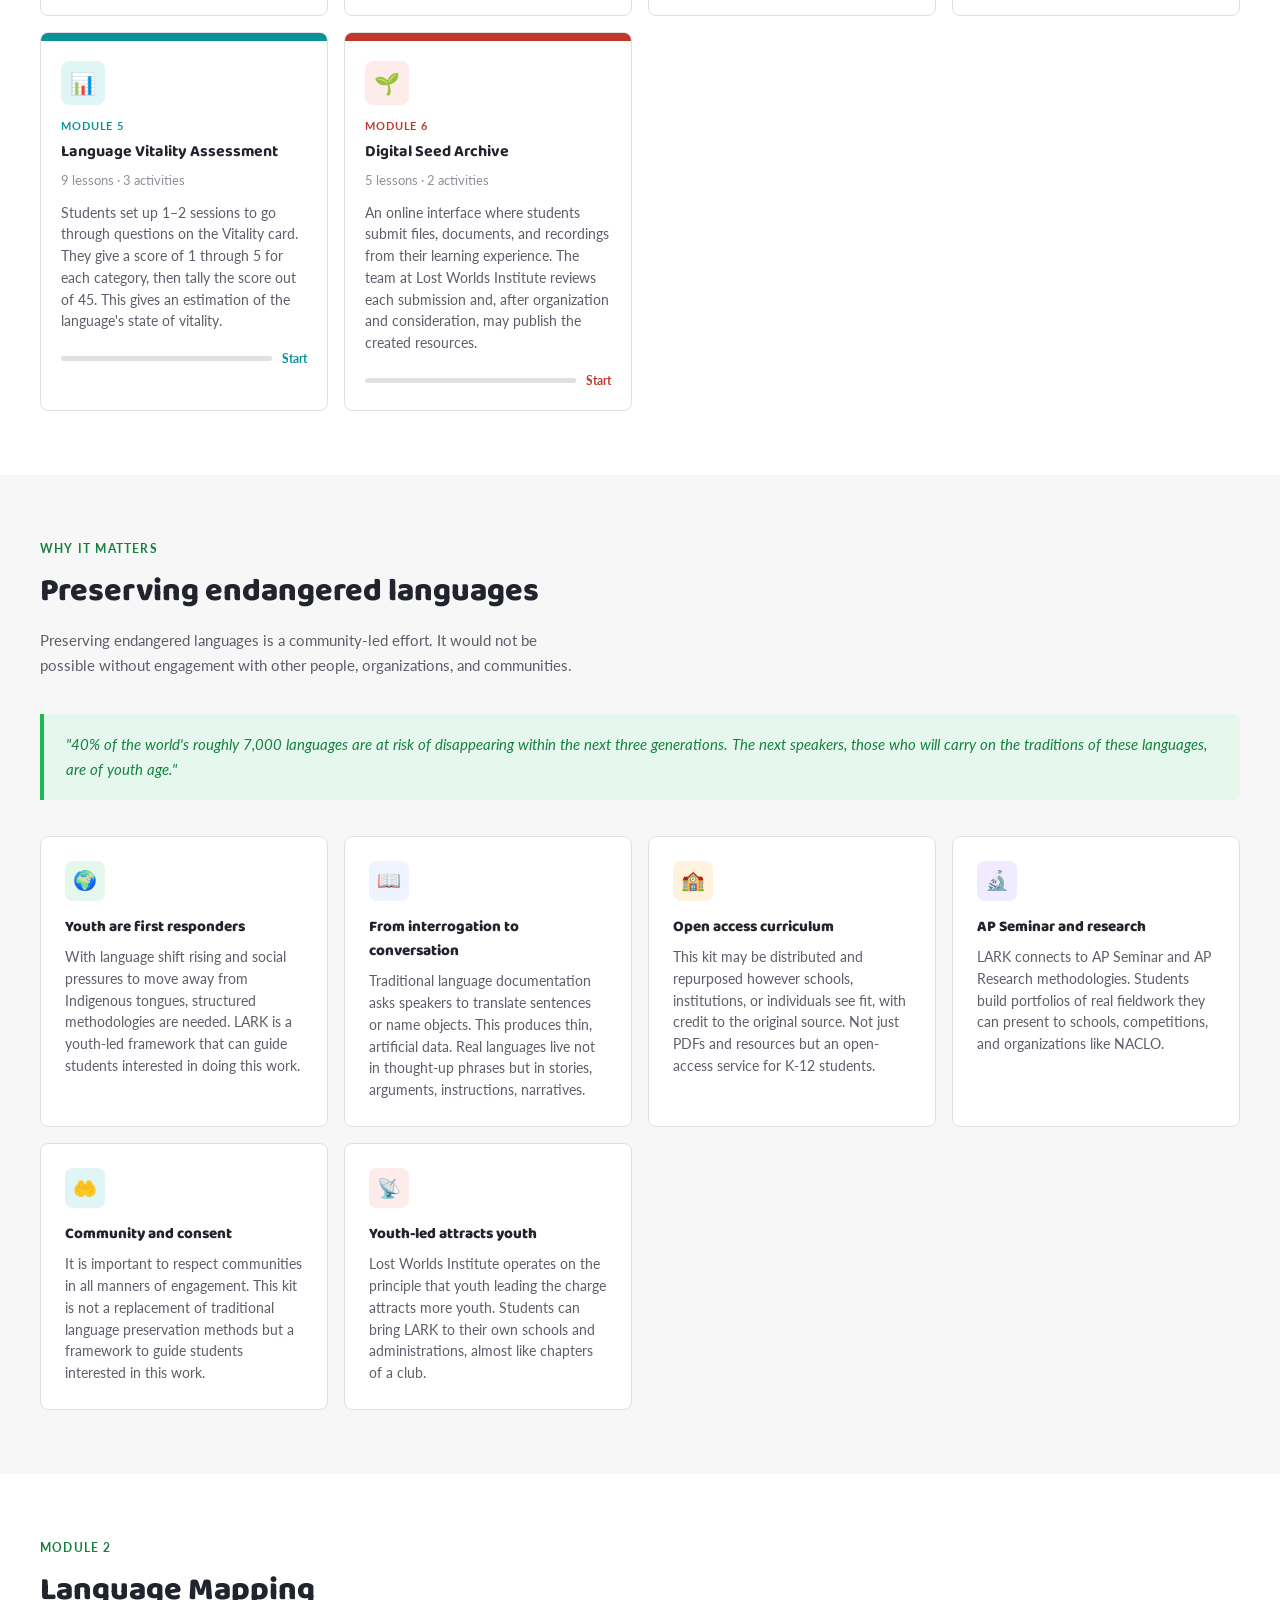
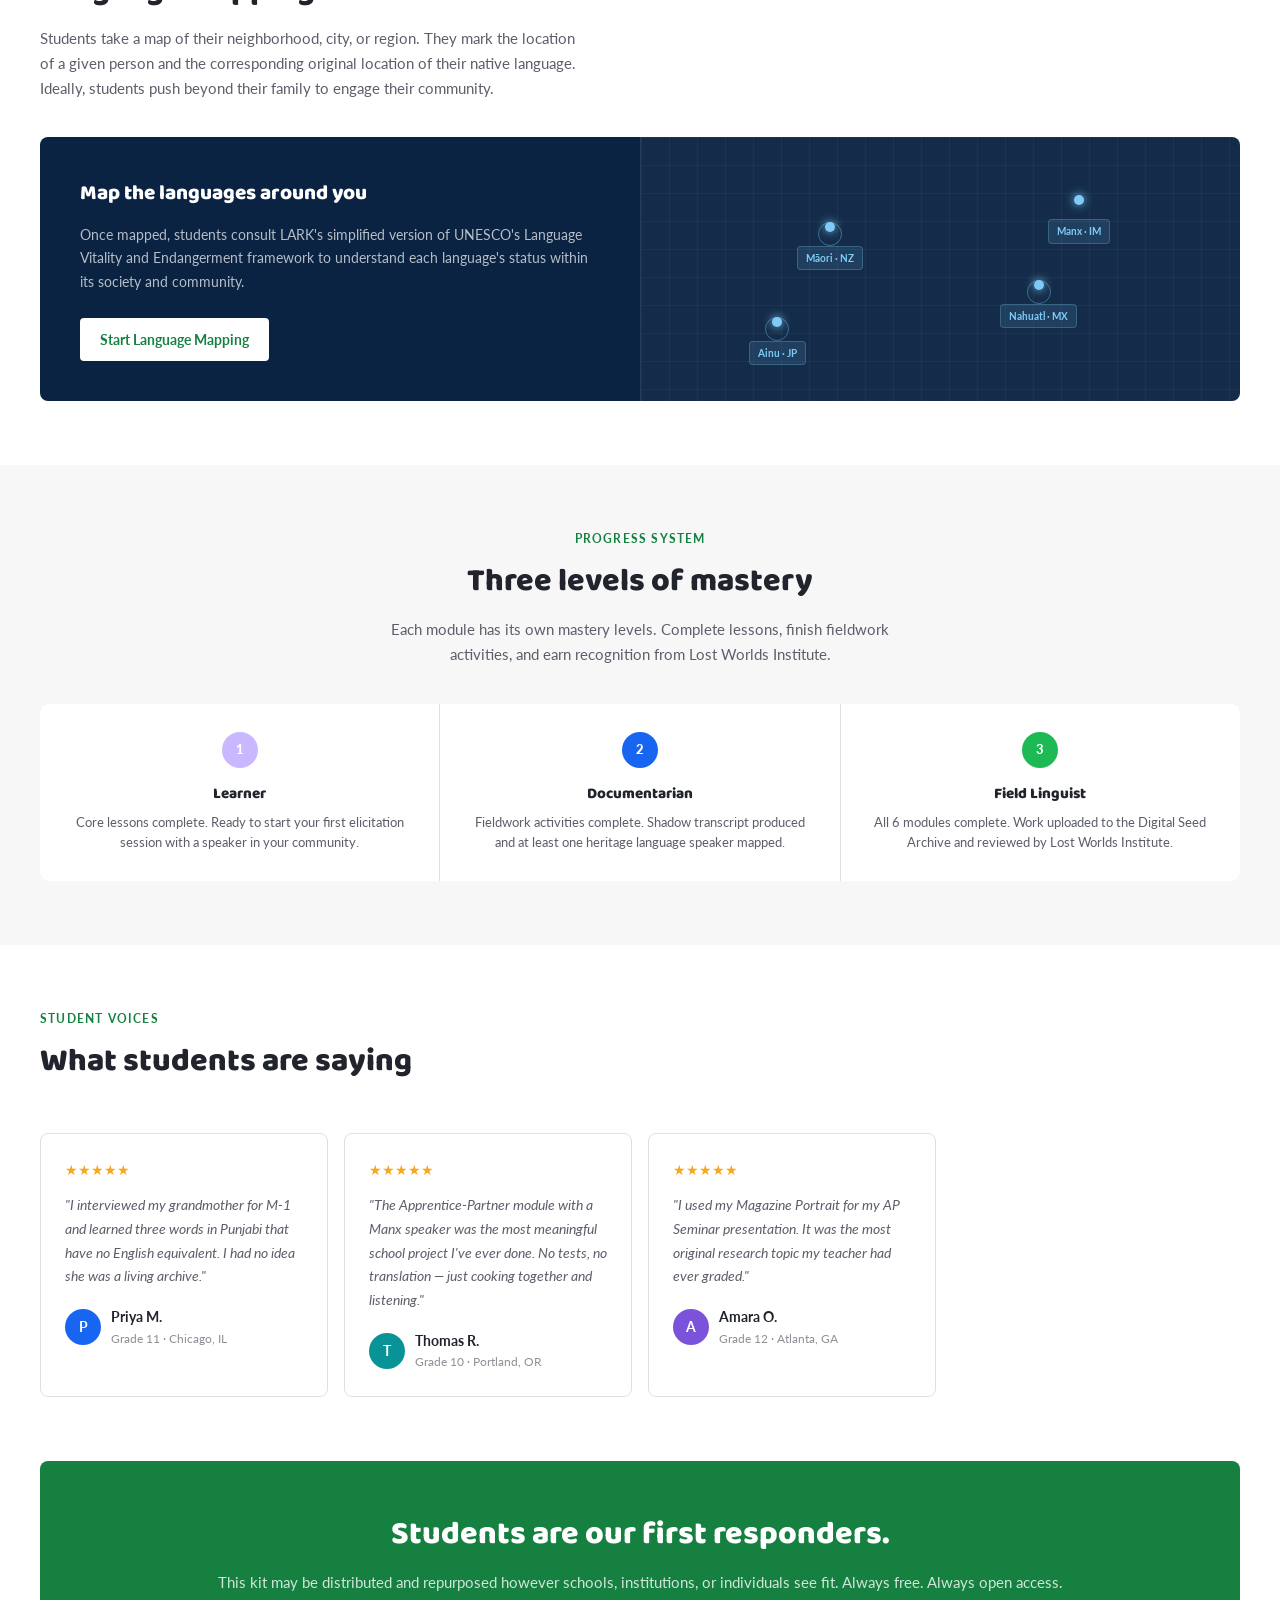
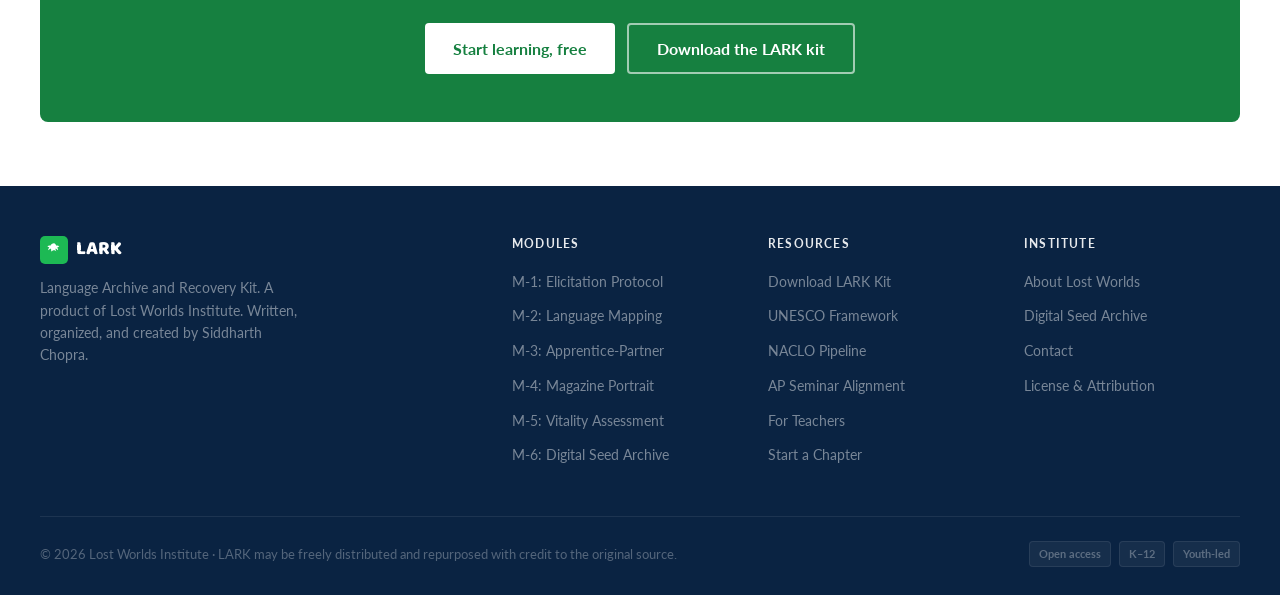
==== commit d2449d16: "Add files via upload" ====
--- a/index.html
+++ b/index.html
@@ -11,10 +11,10 @@
 </head>
 <body>
 
-<!-- ══ NAV ══════════════════════════════════════════════ -->
+<!-- ══ NAV ══ -->
 <nav aria-label="Main navigation">
   <div class="nav-inner">
-    <a href="#" class="nav-logo">
+    <a href="index.html" class="nav-logo">
       <div class="nav-logo-mark" aria-hidden="true">
         <svg viewBox="0 0 24 24"><path d="M12 2C9.5 2 7.5 3.5 6.5 5.5C5 5 3 5.5 2 7c1.5 0 2.5.5 3 1.5C3.5 9.5 3 11 3.5 12.5 4.5 11 6 10 7.5 10c.5 1.5.5 3 0 4.5C9 13.5 10.5 12.5 12 12.5s3 1 3.5 2C15 13 14.5 11.5 14 10c1.5 0 3 1 4 2.5.5-1.5 0-3-1.5-4C17.5 8 18.5 7 20 7c-1-1.5-3-2-4.5-1.5C14.5 3.5 13.5 2 12 2z"/></svg>
       </div>
@@ -32,13 +32,13 @@
       Search
     </div>
     <div class="nav-actions">
-      <button class="btn btn-ghost btn-sm">Log in</button>
-      <button class="btn btn-green btn-sm">Get started</button>
+      <button class="btn btn-ghost btn-sm" id="login-btn">Log in</button>
+      <button class="btn btn-green btn-sm" id="signup-btn">Get started</button>
     </div>
   </div>
 </nav>
 
-<!-- ══ HERO ══════════════════════════════════════════════ -->
+<!-- ══ HERO ══ -->
 <section class="hero" aria-labelledby="hero-heading">
   <div class="hero-inner">
     <div>
@@ -46,90 +46,85 @@
       <h1 id="hero-heading">Language Archive and Recovery Kit</h1>
       <p>40% of the world's roughly 7,000 languages are at risk of disappearing within the next three generations. Students are our first responders.</p>
       <div class="hero-ctas">
-        <a href="#modules" class="btn btn-white btn-lg">Start learning, free</a>
+        <a href="module?id=m1" class="btn btn-white btn-lg">Start learning, free</a>
         <a href="#modules" class="btn btn-white-outline btn-lg">Explore modules</a>
       </div>
-      <div class="hero-stats" aria-label="Key statistics">
-        <div>
-          <span class="hero-stat-num">7,000+</span>
-          <span class="hero-stat-label">Languages on Earth</span>
-        </div>
-        <div>
-          <span class="hero-stat-num">40%</span>
-          <span class="hero-stat-label">At risk of disappearing</span>
-        </div>
-        <div>
-          <span class="hero-stat-num">6</span>
-          <span class="hero-stat-label">LARK modules</span>
-        </div>
+      <div class="hero-stats">
+        <div><span class="hero-stat-num">7,000+</span><span class="hero-stat-label">Languages on Earth</span></div>
+        <div><span class="hero-stat-num">40%</span><span class="hero-stat-label">At risk of disappearing</span></div>
+        <div><span class="hero-stat-num">6</span><span class="hero-stat-label">LARK modules</span></div>
       </div>
     </div>
 
     <div class="hero-card" aria-label="Your module progress">
       <div class="hero-card-title">Your progress</div>
       <div class="journey-list">
-        <div class="journey-item" tabindex="0">
-          <div class="journey-dot done" data-journey="m1" aria-label="Completed">
-            <svg viewBox="0 0 10 10" fill="none" aria-hidden="true"><polyline points="1.5,5 4,7.5 8.5,2" stroke="#fff" stroke-width="2" stroke-linecap="round"/></svg>
-          </div>
+        <a href="module?id=m1" class="journey-item">
+          <div class="journey-dot locked" data-journey="m1">1</div>
           <div class="journey-text">
             <div class="journey-name">M-1: Elicitation Protocol</div>
             <div class="journey-sub">Visual prompts · Shadow transcript</div>
           </div>
-        </div>
-        <div class="journey-item" tabindex="0">
-          <div class="journey-dot done" data-journey="m2" aria-label="Completed">
-            <svg viewBox="0 0 10 10" fill="none" aria-hidden="true"><polyline points="1.5,5 4,7.5 8.5,2" stroke="#fff" stroke-width="2" stroke-linecap="round"/></svg>
-          </div>
+        </a>
+        <a href="module?id=m2" class="journey-item">
+          <div class="journey-dot locked" data-journey="m2">2</div>
           <div class="journey-text">
             <div class="journey-name">M-2: Language Mapping</div>
             <div class="journey-sub">Neighborhood map · UNESCO framework</div>
           </div>
-        </div>
-        <div class="journey-item" tabindex="0">
-          <div class="journey-dot active" data-journey="m3" aria-label="In progress">▶</div>
+        </a>
+        <a href="module?id=m3" class="journey-item">
+          <div class="journey-dot locked" data-journey="m3">3</div>
           <div class="journey-text">
             <div class="journey-name">M-3: Apprentice-Partner Model</div>
             <div class="journey-sub">2–8 sessions · No translation</div>
           </div>
-        </div>
-        <div class="journey-item" tabindex="0">
-          <div class="journey-dot locked" data-journey="m4" aria-label="Not started">4</div>
+        </a>
+        <a href="module?id=m4" class="journey-item">
+          <div class="journey-dot locked" data-journey="m4">4</div>
           <div class="journey-text">
             <div class="journey-name">M-4: Magazine Portrait</div>
             <div class="journey-sub">Distribute 15+ copies</div>
           </div>
-        </div>
-        <div class="journey-item" tabindex="0">
-          <div class="journey-dot locked" data-journey="m5" aria-label="Not started">5</div>
+        </a>
+        <a href="module?id=m5" class="journey-item">
+          <div class="journey-dot locked" data-journey="m5">5</div>
           <div class="journey-text">
             <div class="journey-name">M-5: Vitality Assessment</div>
             <div class="journey-sub">Score out of 45</div>
           </div>
-        </div>
-        <div class="journey-item" tabindex="0">
-          <div class="journey-dot locked" data-journey="m6" aria-label="Not started">6</div>
+        </a>
+        <a href="module?id=m6" class="journey-item">
+          <div class="journey-dot locked" data-journey="m6">6</div>
           <div class="journey-text">
             <div class="journey-name">M-6: Digital Seed Archive</div>
             <div class="journey-sub">Upload your recordings</div>
           </div>
-        </div>
-      </div>
-    </div>
-  </div>
-</section>
-
-<!-- ══ STATS BAR ══════════════════════════════════════════ -->
-<div class="stats-bar" aria-label="Platform statistics">
+        </a>
+      </div>
+    </div>
+  </div>
+</section>
+
+<!-- ══ STATS BAR ══ -->
+<div class="stats-bar" aria-label="About LARK">
   <div class="stats-bar-inner">
-    <div class="stats-bar-item"><span class="stats-bar-num">12,000+</span><span class="stats-bar-label">Students enrolled</span></div>
-    <div class="stats-bar-item"><span class="stats-bar-num">340+</span><span class="stats-bar-label">Schools participating</span></div>
-    <div class="stats-bar-item"><span class="stats-bar-num">58</span><span class="stats-bar-label">Languages documented</span></div>
-    <div class="stats-bar-item"><span class="stats-bar-num">Free</span><span class="stats-bar-label">Always open access</span></div>
+    <div class="stats-bar-item">
+      <span class="stats-bar-num">Lost Worlds</span>
+      <span class="stats-bar-label">A product of Lost Worlds Institute</span>
+    </div>
+    <div class="stats-bar-item">
+      <span class="stats-bar-num">60+</span>
+      <span class="stats-bar-label">Students documenting languages</span>
+    </div>
+    <div class="stats-bar-item">
+      <span class="stats-bar-num">Free</span>
+      <span class="stats-bar-label">Always open access</span>
+    </div>
   </div>
 </div>
 
-<!-- ══ MODULES ════════════════════════════════════════════ -->
+<!-- ══ MODULES ══ -->
 <section class="section" id="modules" aria-labelledby="modules-heading">
   <div class="section-inner">
     <div class="section-hdr-row">
@@ -138,10 +133,9 @@
         <h2 class="section-title" id="modules-heading">The six LARK modules</h2>
         <p class="section-sub">A kit that can deepen students' interest in and exposure to the world of language endangerment. No prior experience required.</p>
       </div>
-      <button class="btn btn-outline-green btn-md">View all</button>
-    </div>
-
-    <div class="featured-unit" aria-label="Start here: Module 1">
+    </div>
+
+    <div class="featured-unit">
       <div class="featured-unit-bar"></div>
       <div class="featured-unit-body">
         <div class="featured-unit-icon" aria-hidden="true">🎙️</div>
@@ -150,13 +144,13 @@
           <div class="featured-unit-title">Elicitation Protocol</div>
           <div class="featured-unit-sub">Real languages live not in thought-up phrases but in stories, arguments, instructions, narratives. This module shifts interactions from interrogation to conversation.</div>
         </div>
-        <button class="btn btn-green btn-md">Begin M-1</button>
+        <a href="module?id=m1" class="btn btn-green btn-md">Begin M-1</a>
       </div>
     </div>
 
     <div class="course-grid" role="list">
 
-      <article class="course-card c-green" data-module="m1" role="listitem" tabindex="0" aria-labelledby="m1-title">
+      <a href="module?id=m1" class="course-card c-green" data-module="m1" role="listitem" aria-labelledby="m1-title">
         <div class="course-card-top"></div>
         <div class="course-card-body">
           <div class="course-card-icon" aria-hidden="true">🎙️</div>
@@ -165,15 +159,13 @@
           <div class="course-card-lessons">8 lessons · 4 activities</div>
           <p class="course-card-desc">Students use a set of visual prompt cards (20–100). Prompters are images selected to provoke narratives across mutual or universal themes. Students write a shadow transcript noting non-verbal cues, gestures, and tone shifts.</p>
           <div class="progress-row">
-            <div class="progress-wrap" role="progressbar" aria-valuenow="0" aria-valuemin="0" aria-valuemax="100">
-              <div class="progress-fill" style="width:0%"></div>
-            </div>
-            <span class="progress-pct">Start</span>
-          </div>
-        </div>
-      </article>
-
-      <article class="course-card c-blue" data-module="m2" role="listitem" tabindex="0" aria-labelledby="m2-title">
+            <div class="progress-wrap" role="progressbar" aria-valuenow="0" aria-valuemin="0" aria-valuemax="100" aria-label="0% complete"><div class="progress-fill" style="width:0%"></div></div>
+            <span class="progress-pct">Start</span>
+          </div>
+        </div>
+      </a>
+
+      <a href="module?id=m2" class="course-card c-blue" data-module="m2" role="listitem" aria-labelledby="m2-title">
         <div class="course-card-top"></div>
         <div class="course-card-body">
           <div class="course-card-icon" aria-hidden="true">🗺️</div>
@@ -182,15 +174,13 @@
           <div class="course-card-lessons">6 lessons · 3 activities</div>
           <p class="course-card-desc">Students take a map of their neighborhood, city, or region and mark the location of a person in the vicinity and the corresponding original location of their native language. Then consult the simplified UNESCO Language Vitality and Endangerment framework.</p>
           <div class="progress-row">
-            <div class="progress-wrap" role="progressbar" aria-valuenow="0" aria-valuemin="0" aria-valuemax="100">
-              <div class="progress-fill" style="width:0%"></div>
-            </div>
-            <span class="progress-pct">Start</span>
-          </div>
-        </div>
-      </article>
-
-      <article class="course-card c-orange" data-module="m3" role="listitem" tabindex="0" aria-labelledby="m3-title">
+            <div class="progress-wrap" role="progressbar" aria-valuenow="0" aria-valuemin="0" aria-valuemax="100" aria-label="0% complete"><div class="progress-fill" style="width:0%"></div></div>
+            <span class="progress-pct">Start</span>
+          </div>
+        </div>
+      </a>
+
+      <a href="module?id=m3" class="course-card c-orange" data-module="m3" role="listitem" aria-labelledby="m3-title">
         <div class="course-card-top"></div>
         <div class="course-card-body">
           <div class="course-card-icon" aria-hidden="true">🤝</div>
@@ -199,15 +189,13 @@
           <div class="course-card-lessons">10 lessons · 5 activities</div>
           <p class="course-card-desc">Students enter a structured partnership of 2–8 sessions of 45–90 minutes each. The defining rule: no translation. Activities include walking, gardening, cooking, making art, playing games, and telling stories. Students keep an apprentice journal.</p>
           <div class="progress-row">
-            <div class="progress-wrap" role="progressbar" aria-valuenow="0" aria-valuemin="0" aria-valuemax="100">
-              <div class="progress-fill" style="width:0%"></div>
-            </div>
-            <span class="progress-pct">Start</span>
-          </div>
-        </div>
-      </article>
-
-      <article class="course-card c-purple" data-module="m4" role="listitem" tabindex="0" aria-labelledby="m4-title">
+            <div class="progress-wrap" role="progressbar" aria-valuenow="0" aria-valuemin="0" aria-valuemax="100" aria-label="0% complete"><div class="progress-fill" style="width:0%"></div></div>
+            <span class="progress-pct">Start</span>
+          </div>
+        </div>
+      </a>
+
+      <a href="module?id=m4" class="course-card c-purple" data-module="m4" role="listitem" aria-labelledby="m4-title">
         <div class="course-card-top"></div>
         <div class="course-card-body">
           <div class="course-card-icon" aria-hidden="true">📰</div>
@@ -216,15 +204,13 @@
           <div class="course-card-lessons">7 lessons · 4 activities</div>
           <p class="course-card-desc">Students write a one-to-two page language portrait: the language's place of origin, phonetic details, a speaker biography, and story excerpts. After completing it, students distribute at least 15 copies to friends, family, neighbors, libraries, and cafes.</p>
           <div class="progress-row">
-            <div class="progress-wrap" role="progressbar" aria-valuenow="0" aria-valuemin="0" aria-valuemax="100">
-              <div class="progress-fill" style="width:0%"></div>
-            </div>
-            <span class="progress-pct">Start</span>
-          </div>
-        </div>
-      </article>
-
-      <article class="course-card c-teal" data-module="m5" role="listitem" tabindex="0" aria-labelledby="m5-title">
+            <div class="progress-wrap" role="progressbar" aria-valuenow="0" aria-valuemin="0" aria-valuemax="100" aria-label="0% complete"><div class="progress-fill" style="width:0%"></div></div>
+            <span class="progress-pct">Start</span>
+          </div>
+        </div>
+      </a>
+
+      <a href="module?id=m5" class="course-card c-teal" data-module="m5" role="listitem" aria-labelledby="m5-title">
         <div class="course-card-top"></div>
         <div class="course-card-body">
           <div class="course-card-icon" aria-hidden="true">📊</div>
@@ -233,15 +219,13 @@
           <div class="course-card-lessons">9 lessons · 3 activities</div>
           <p class="course-card-desc">Students set up 1–2 sessions to go through questions on the Vitality card. They give a score of 1 through 5 for each category, then tally the score out of 45. This gives an estimation of the language's state of vitality.</p>
           <div class="progress-row">
-            <div class="progress-wrap" role="progressbar" aria-valuenow="0" aria-valuemin="0" aria-valuemax="100">
-              <div class="progress-fill" style="width:0%"></div>
-            </div>
-            <span class="progress-pct">Start</span>
-          </div>
-        </div>
-      </article>
-
-      <article class="course-card c-red" data-module="m6" role="listitem" tabindex="0" aria-labelledby="m6-title">
+            <div class="progress-wrap" role="progressbar" aria-valuenow="0" aria-valuemin="0" aria-valuemax="100" aria-label="0% complete"><div class="progress-fill" style="width:0%"></div></div>
+            <span class="progress-pct">Start</span>
+          </div>
+        </div>
+      </a>
+
+      <a href="module?id=m6" class="course-card c-red" data-module="m6" role="listitem" aria-labelledby="m6-title">
         <div class="course-card-top"></div>
         <div class="course-card-body">
           <div class="course-card-icon" aria-hidden="true">🌱</div>
@@ -250,19 +234,17 @@
           <div class="course-card-lessons">5 lessons · 2 activities</div>
           <p class="course-card-desc">An online interface where students submit files, documents, and recordings from their learning experience. The team at Lost Worlds Institute reviews each submission and, after organization and consideration, may publish the created resources.</p>
           <div class="progress-row">
-            <div class="progress-wrap" role="progressbar" aria-valuenow="0" aria-valuemin="0" aria-valuemax="100">
-              <div class="progress-fill" style="width:0%"></div>
-            </div>
-            <span class="progress-pct">Start</span>
-          </div>
-        </div>
-      </article>
-
-    </div>
-  </div>
-</section>
-
-<!-- ══ WHY LINGUISTICS ════════════════════════════════════ -->
+            <div class="progress-wrap" role="progressbar" aria-valuenow="0" aria-valuemin="0" aria-valuemax="100" aria-label="0% complete"><div class="progress-fill" style="width:0%"></div></div>
+            <span class="progress-pct">Start</span>
+          </div>
+        </div>
+      </a>
+
+    </div>
+  </div>
+</section>
+
+<!-- ══ WHY ══ -->
 <section class="section section-alt" id="why" aria-labelledby="why-heading">
   <div class="section-inner">
     <div class="section-hdr">
@@ -270,11 +252,9 @@
       <h2 class="section-title" id="why-heading">Preserving endangered languages</h2>
       <p class="section-sub">Preserving endangered languages is a community-led effort. It would not be possible without engagement with other people, organizations, and communities.</p>
     </div>
-
     <blockquote class="callout">
       <p>"40% of the world's roughly 7,000 languages are at risk of disappearing within the next three generations. The next speakers, those who will carry on the traditions of these languages, are of youth age."</p>
     </blockquote>
-
     <div class="why-grid" role="list">
       <div class="why-card" role="listitem">
         <div class="why-card-icon" style="background:var(--green-light);" aria-hidden="true">🌍</div>
@@ -310,46 +290,30 @@
   </div>
 </section>
 
-<!-- ══ LANGUAGE MAP ═══════════════════════════════════════ -->
+<!-- ══ LANGUAGE MAP ══ -->
 <section class="section" id="archive" aria-labelledby="map-heading">
   <div class="section-inner">
     <div class="section-eyebrow">Module 2</div>
     <h2 class="section-title" id="map-heading">Language Mapping</h2>
     <p class="section-sub">Students take a map of their neighborhood, city, or region. They mark the location of a given person and the corresponding original location of their native language. Ideally, students push beyond their family to engage their community.</p>
-
     <div class="map-section" aria-label="Language map illustration">
       <div class="map-text">
         <h3>Map the languages around you</h3>
         <p>Once mapped, students consult LARK's simplified version of UNESCO's Language Vitality and Endangerment framework to understand each language's status within its society and community.</p>
-        <button class="btn btn-white btn-md">Start Language Mapping</button>
+        <a href="module?id=m2" class="btn btn-white btn-md">Start Language Mapping</a>
       </div>
       <div class="map-visual" aria-hidden="true">
         <div class="map-grid"></div>
-        <div class="map-pin" style="top:32%;left:26%;">
-          <div class="map-pin-ring"></div>
-          <div class="map-pin-dot"></div>
-          <div class="map-pin-label">Māori · NZ</div>
-        </div>
-        <div class="map-pin" style="top:54%;left:60%;">
-          <div class="map-pin-ring" style="animation-delay:.8s;"></div>
-          <div class="map-pin-dot"></div>
-          <div class="map-pin-label">Nahuatl · MX</div>
-        </div>
-        <div class="map-pin" style="top:22%;left:68%;">
-          <div class="map-pin-dot"></div>
-          <div class="map-pin-label">Manx · IM</div>
-        </div>
-        <div class="map-pin" style="top:68%;left:18%;">
-          <div class="map-pin-ring" style="animation-delay:1.4s;"></div>
-          <div class="map-pin-dot"></div>
-          <div class="map-pin-label">Ainu · JP</div>
-        </div>
-      </div>
-    </div>
-  </div>
-</section>
-
-<!-- ══ MASTERY ════════════════════════════════════════════ -->
+        <div class="map-pin" style="top:32%;left:26%;"><div class="map-pin-ring"></div><div class="map-pin-dot"></div><div class="map-pin-label">Māori · NZ</div></div>
+        <div class="map-pin" style="top:54%;left:60%;"><div class="map-pin-ring" style="animation-delay:.8s;"></div><div class="map-pin-dot"></div><div class="map-pin-label">Nahuatl · MX</div></div>
+        <div class="map-pin" style="top:22%;left:68%;"><div class="map-pin-dot"></div><div class="map-pin-label">Manx · IM</div></div>
+        <div class="map-pin" style="top:68%;left:18%;"><div class="map-pin-ring" style="animation-delay:1.4s;"></div><div class="map-pin-dot"></div><div class="map-pin-label">Ainu · JP</div></div>
+      </div>
+    </div>
+  </div>
+</section>
+
+<!-- ══ MASTERY ══ -->
 <section class="section section-alt" aria-labelledby="mastery-heading">
   <div class="section-inner">
     <div class="section-hdr" style="text-align:center;max-width:520px;margin:0 auto 0;">
@@ -377,7 +341,7 @@
   </div>
 </section>
 
-<!-- ══ TESTIMONIALS ═══════════════════════════════════════ -->
+<!-- ══ TESTIMONIALS ══ -->
 <section class="section" aria-labelledby="testi-heading">
   <div class="section-inner">
     <div class="section-hdr-row">
@@ -392,10 +356,7 @@
         <p class="testi-quote">"I interviewed my grandmother for M-1 and learned three words in Punjabi that have no English equivalent. I had no idea she was a living archive."</p>
         <div class="testi-author">
           <div class="testi-avatar" style="background:var(--blue);" aria-hidden="true">P</div>
-          <div>
-            <div class="testi-name">Priya M.</div>
-            <div class="testi-grade">Grade 11 · Chicago, IL</div>
-          </div>
+          <div><div class="testi-name">Priya M.</div><div class="testi-grade">Grade 11 · Chicago, IL</div></div>
         </div>
       </div>
       <div class="testi-card" role="listitem">
@@ -403,10 +364,7 @@
         <p class="testi-quote">"The Apprentice-Partner module with a Manx speaker was the most meaningful school project I've ever done. No tests, no translation — just cooking together and listening."</p>
         <div class="testi-author">
           <div class="testi-avatar" style="background:var(--teal);" aria-hidden="true">T</div>
-          <div>
-            <div class="testi-name">Thomas R.</div>
-            <div class="testi-grade">Grade 10 · Portland, OR</div>
-          </div>
+          <div><div class="testi-name">Thomas R.</div><div class="testi-grade">Grade 10 · Portland, OR</div></div>
         </div>
       </div>
       <div class="testi-card" role="listitem">
@@ -414,29 +372,26 @@
         <p class="testi-quote">"I used my Magazine Portrait for my AP Seminar presentation. It was the most original research topic my teacher had ever graded."</p>
         <div class="testi-author">
           <div class="testi-avatar" style="background:var(--purple);" aria-hidden="true">A</div>
-          <div>
-            <div class="testi-name">Amara O.</div>
-            <div class="testi-grade">Grade 12 · Atlanta, GA</div>
-          </div>
-        </div>
-      </div>
-    </div>
-  </div>
-</section>
-
-<!-- ══ CTA ════════════════════════════════════════════════ -->
+          <div><div class="testi-name">Amara O.</div><div class="testi-grade">Grade 12 · Atlanta, GA</div></div>
+        </div>
+      </div>
+    </div>
+  </div>
+</section>
+
+<!-- ══ CTA ══ -->
 <div class="cta-section">
   <div class="cta-inner">
     <h2>Students are our first responders.</h2>
     <p>This kit may be distributed and repurposed however schools, institutions, or individuals see fit. Always free. Always open access.</p>
     <div class="cta-btns">
-      <button class="btn btn-white btn-lg">Start learning, free</button>
+      <a href="module?id=m1" class="btn btn-white btn-lg">Start learning, free</a>
       <button class="btn btn-white-outline btn-lg">Download the LARK kit</button>
     </div>
   </div>
 </div>
 
-<!-- ══ FOOTER ══════════════════════════════════════════════ -->
+<!-- ══ FOOTER ══ -->
 <footer>
   <div class="footer-inner">
     <div class="footer-grid">
@@ -452,12 +407,12 @@
       <div class="footer-col">
         <h5>Modules</h5>
         <ul>
-          <li><a href="#modules">M-1: Elicitation Protocol</a></li>
-          <li><a href="#modules">M-2: Language Mapping</a></li>
-          <li><a href="#modules">M-3: Apprentice-Partner</a></li>
-          <li><a href="#modules">M-4: Magazine Portrait</a></li>
-          <li><a href="#modules">M-5: Vitality Assessment</a></li>
-          <li><a href="#modules">M-6: Digital Seed Archive</a></li>
+          <li><a href="module?id=m1">M-1: Elicitation Protocol</a></li>
+          <li><a href="module?id=m2">M-2: Language Mapping</a></li>
+          <li><a href="module?id=m3">M-3: Apprentice-Partner</a></li>
+          <li><a href="module?id=m4">M-4: Magazine Portrait</a></li>
+          <li><a href="module?id=m5">M-5: Vitality Assessment</a></li>
+          <li><a href="module?id=m6">M-6: Digital Seed Archive</a></li>
         </ul>
       </div>
       <div class="footer-col">
@@ -475,7 +430,7 @@
         <h5>Institute</h5>
         <ul>
           <li><a href="#">About Lost Worlds</a></li>
-          <li><a href="#archive">Digital Seed Archive</a></li>
+          <li><a href="module?id=m6">Digital Seed Archive</a></li>
           <li><a href="#">Contact</a></li>
           <li><a href="#">License &amp; Attribution</a></li>
         </ul>
@@ -492,6 +447,7 @@
   </div>
 </footer>
 
+<script src="js/auth.js"></script>
 <script src="js/main.js"></script>
 </body>
 </html>
--- a/css/styles.css
+++ b/css/styles.css
@@ -1,4 +1,4 @@
-/* ── RESET & TOKENS ───────────────────────────────────── */
+/* ── RESET & TOKENS ─────────────────────────────────────── */
 *, *::before, *::after { box-sizing: border-box; margin: 0; padding: 0; }
 
 :root {
@@ -29,34 +29,27 @@
 html { scroll-behavior: smooth; }
 body {
   font-family: 'Lato', sans-serif;
-  font-size: 16px;
-  line-height: 1.6;
-  color: var(--text);
-  background: var(--surface);
+  font-size: 16px; line-height: 1.6;
+  color: var(--text); background: var(--surface);
 }
 a { text-decoration: none; color: inherit; }
 
-/* ── NAV ───────────────────────────────────────────────── */
+/* ── NAV ────────────────────────────────────────────────── */
 nav {
   position: sticky; top: 0; z-index: 100;
-  background: var(--surface);
-  border-bottom: 1px solid var(--border);
-  height: 56px;
+  background: var(--surface); border-bottom: 1px solid var(--border); height: 56px;
 }
 .nav-inner {
   max-width: 1200px; margin: 0 auto;
-  display: flex; align-items: center;
-  padding: 0 20px; height: 100%;
+  display: flex; align-items: center; padding: 0 20px; height: 100%;
 }
 .nav-logo {
   display: flex; align-items: center; gap: 8px;
-  font-family: 'Baloo 2', sans-serif;
-  font-size: 1.35rem; font-weight: 800;
+  font-family: 'Baloo 2', sans-serif; font-size: 1.35rem; font-weight: 800;
   color: var(--green-dark); margin-right: 8px;
 }
 .nav-logo-mark {
-  width: 32px; height: 32px; border-radius: 6px;
-  background: var(--green);
+  width: 32px; height: 32px; border-radius: 6px; background: var(--green);
   display: flex; align-items: center; justify-content: center;
 }
 .nav-logo-mark svg { width: 18px; height: 18px; fill: #fff; }
@@ -72,22 +65,28 @@
 .nav-search {
   display: flex; align-items: center; gap: 8px;
   border: 1.5px solid var(--border); border-radius: 4px;
-  padding: 5px 12px; background: var(--surface);
-  font-size: .875rem; color: var(--text-light);
+  padding: 5px 12px; font-size: .875rem; color: var(--text-light);
   cursor: text; min-width: 200px;
 }
 .nav-search svg { width: 15px; height: 15px; stroke: var(--text-light); flex-shrink: 0; }
 .nav-actions { display: flex; align-items: center; gap: 8px; margin-left: 16px; }
-
-/* ── BUTTONS ────────────────────────────────────────────── */
+.nav-user { display: flex; align-items: center; gap: 8px; }
+.nav-avatar {
+  width: 30px; height: 30px; border-radius: 50%; background: var(--blue);
+  display: flex; align-items: center; justify-content: center;
+  font-size: .8rem; font-weight: 700; color: #fff;
+}
+.nav-user-name { font-size: .875rem; font-weight: 700; color: var(--text); }
+
+/* ── BUTTONS ─────────────────────────────────────────────── */
 .btn {
   display: inline-flex; align-items: center; justify-content: center; gap: 6px;
-  font-family: 'Lato', sans-serif; font-weight: 700;
-  border-radius: 4px; cursor: pointer; border: none;
-  transition: filter .15s, transform .1s;
+  font-family: 'Lato', sans-serif; font-weight: 700; border-radius: 4px;
+  cursor: pointer; border: none; transition: filter .15s, transform .1s;
 }
 .btn:hover { filter: brightness(.93); }
 .btn:active { transform: scale(.98); }
+.btn:focus-visible { outline: 3px solid var(--blue); outline-offset: 2px; }
 .btn-sm  { padding: 6px 14px; font-size: .85rem; }
 .btn-md  { padding: 10px 20px; font-size: .9rem; }
 .btn-lg  { padding: 13px 28px; font-size: 1rem; }
@@ -96,8 +95,9 @@
 .btn-ghost         { background: transparent; color: var(--text-muted); border: 1.5px solid var(--border); }
 .btn-white         { background: #fff; color: var(--green-dark); }
 .btn-white-outline { background: transparent; color: #fff; border: 2px solid rgba(255,255,255,.6); }
-
-/* ── HERO ───────────────────────────────────────────────── */
+.btn-completed     { background: var(--green-light)!important; color: var(--green-dark)!important; cursor: default; }
+
+/* ── HERO ────────────────────────────────────────────────── */
 .hero {
   background: linear-gradient(135deg, #0A2342 0%, #0D3B6E 100%);
   padding: 64px 20px 72px;
@@ -130,10 +130,9 @@
 }
 .hero-stat-label { font-size: .8rem; color: rgba(255,255,255,.55); }
 
-/* hero progress card */
+/* hero card */
 .hero-card {
-  background: rgba(255,255,255,.06);
-  border: 1px solid rgba(255,255,255,.14);
+  background: rgba(255,255,255,.06); border: 1px solid rgba(255,255,255,.14);
   border-radius: 8px; padding: 24px;
 }
 .hero-card-title {
@@ -143,8 +142,7 @@
 .journey-list { display: flex; flex-direction: column; gap: 4px; }
 .journey-item {
   display: flex; align-items: center; gap: 10px;
-  padding: 9px 12px; border-radius: 6px;
-  transition: background .15s; cursor: pointer;
+  padding: 9px 12px; border-radius: 6px; transition: background .15s; cursor: pointer;
 }
 .journey-item:hover { background: rgba(255,255,255,.07); }
 .journey-dot {
@@ -156,11 +154,10 @@
 .journey-dot.done svg { width: 9px; height: 9px; stroke: #fff; stroke-width: 3; }
 .journey-dot.active { background: var(--blue); color: #fff; font-size: .55rem; }
 .journey-dot.locked { background: rgba(255,255,255,.12); color: rgba(255,255,255,.4); }
-.journey-text { flex: 1; }
 .journey-name { font-size: .875rem; font-weight: 700; color: rgba(255,255,255,.9); }
 .journey-sub  { font-size: .75rem; color: rgba(255,255,255,.45); }
 
-/* ── STATS BAR ─────────────────────────────────────────── */
+/* ── STATS BAR ───────────────────────────────────────────── */
 .stats-bar { background: var(--green-dark); padding: 16px 20px; }
 .stats-bar-inner {
   max-width: 1200px; margin: 0 auto;
@@ -169,12 +166,11 @@
 }
 .stats-bar-item { text-align: center; color: #fff; }
 .stats-bar-num {
-  font-family: 'Baloo 2', sans-serif;
-  font-size: 1.5rem; font-weight: 800; display: block;
+  font-family: 'Baloo 2', sans-serif; font-size: 1.4rem; font-weight: 800; display: block;
 }
 .stats-bar-label { font-size: .78rem; opacity: .75; }
 
-/* ── SECTIONS ───────────────────────────────────────────── */
+/* ── SECTIONS ────────────────────────────────────────────── */
 .section { padding: 64px 20px; }
 .section-alt { background: var(--bg); }
 .section-inner { max-width: 1200px; margin: 0 auto; }
@@ -194,31 +190,27 @@
   flex-wrap: wrap; gap: 16px; margin-bottom: 36px;
 }
 
-/* ── COURSE CARDS ───────────────────────────────────────── */
+/* ── COURSE CARDS ────────────────────────────────────────── */
 .course-grid {
-  display: grid;
-  grid-template-columns: repeat(auto-fill, minmax(268px, 1fr));
-  gap: 16px;
+  display: grid; grid-template-columns: repeat(auto-fill, minmax(268px, 1fr)); gap: 16px;
 }
 .course-card {
   background: var(--surface); border: 1px solid var(--border);
   border-radius: var(--radius); overflow: hidden; cursor: pointer;
-  transition: box-shadow .2s, transform .2s;
+  transition: box-shadow .2s, transform .2s; display: block; color: inherit;
 }
 .course-card:hover { box-shadow: var(--shadow-md); transform: translateY(-2px); }
 .course-card:focus { outline: 3px solid var(--blue); outline-offset: 2px; }
 .course-card-top  { height: 8px; background: var(--card-color); }
 .course-card-body { padding: 20px; }
 .course-card-icon {
-  width: 44px; height: 44px; border-radius: 8px;
+  width: 44px; height: 44px; border-radius: 8px; background: var(--card-bg);
   display: flex; align-items: center; justify-content: center;
   font-size: 1.3rem; margin-bottom: 12px;
-  background: var(--card-bg);
 }
 .course-card-tag {
   font-size: .7rem; font-weight: 700; letter-spacing: .08em;
-  text-transform: uppercase; margin-bottom: 4px;
-  color: var(--card-text);
+  text-transform: uppercase; margin-bottom: 4px; color: var(--card-text);
 }
 .course-card-title {
   font-family: 'Baloo 2', sans-serif;
@@ -229,13 +221,10 @@
   font-size: .85rem; color: var(--text-muted); line-height: 1.6; margin-bottom: 16px;
 }
 .progress-row { display: flex; align-items: center; gap: 10px; }
-.progress-wrap {
-  flex: 1; height: 5px; background: var(--border); border-radius: 99px; overflow: hidden;
-}
+.progress-wrap { flex: 1; height: 5px; background: var(--border); border-radius: 99px; overflow: hidden; }
 .progress-fill { height: 100%; border-radius: 99px; background: var(--card-color); transition: width .4s; }
 .progress-pct { font-size: .75rem; font-weight: 700; color: var(--card-text); white-space: nowrap; }
 
-/* card color themes */
 .c-green  { --card-color: var(--green);   --card-bg: var(--green-light);  --card-text: var(--green-dark); }
 .c-blue   { --card-color: var(--blue);    --card-bg: var(--blue-light);   --card-text: var(--blue); }
 .c-orange { --card-color: var(--orange);  --card-bg: var(--orange-light); --card-text: var(--orange); }
@@ -243,100 +232,75 @@
 .c-teal   { --card-color: var(--teal);    --card-bg: var(--teal-light);   --card-text: var(--teal); }
 .c-red    { --card-color: var(--red);     --card-bg: var(--red-light);    --card-text: var(--red); }
 
-/* ── FEATURED UNIT ──────────────────────────────────────── */
+/* ── FEATURED UNIT ───────────────────────────────────────── */
 .featured-unit {
   background: var(--surface); border: 1px solid var(--border);
-  border-radius: var(--radius); display: grid;
-  grid-template-columns: 6px 1fr; overflow: hidden;
-  margin-bottom: 32px; box-shadow: var(--shadow-sm);
+  border-radius: var(--radius); display: grid; grid-template-columns: 6px 1fr;
+  overflow: hidden; margin-bottom: 32px; box-shadow: var(--shadow-sm);
 }
 .featured-unit-bar { background: var(--green); }
 .featured-unit-body {
-  padding: 24px 28px;
-  display: flex; align-items: center; gap: 24px; flex-wrap: wrap;
+  padding: 24px 28px; display: flex; align-items: center; gap: 24px; flex-wrap: wrap;
 }
 .featured-unit-icon {
-  width: 56px; height: 56px; border-radius: 8px;
-  background: var(--green-light);
+  width: 56px; height: 56px; border-radius: 8px; background: var(--green-light);
   display: flex; align-items: center; justify-content: center;
   font-size: 1.6rem; flex-shrink: 0;
 }
-.featured-unit-text { flex: 1; min-width: 200px; }
 .featured-unit-eyebrow {
   font-size: .72rem; font-weight: 700; letter-spacing: .09em;
   text-transform: uppercase; color: var(--green-dark); margin-bottom: 4px;
 }
 .featured-unit-title {
-  font-family: 'Baloo 2', sans-serif;
-  font-size: 1.15rem; font-weight: 800; color: var(--text); margin-bottom: 4px;
-}
-.featured-unit-sub { font-size: .875rem; color: var(--text-muted); }
-
-/* ── WHY CARDS ──────────────────────────────────────────── */
-.why-grid {
-  display: grid; grid-template-columns: repeat(auto-fill, minmax(250px, 1fr));
-  gap: 16px;
-}
+  font-family: 'Baloo 2', sans-serif; font-size: 1.15rem; font-weight: 800;
+  color: var(--text); margin-bottom: 4px;
+}
+.featured-unit-sub { font-size: .875rem; color: var(--text-muted); flex: 1; min-width: 200px; }
+
+/* ── WHY CARDS ───────────────────────────────────────────── */
+.why-grid { display: grid; grid-template-columns: repeat(auto-fill, minmax(250px, 1fr)); gap: 16px; }
 .why-card {
   background: var(--surface); border: 1px solid var(--border);
   border-radius: var(--radius); padding: 24px;
-  transition: box-shadow .2s;
-}
-.why-card:hover { box-shadow: var(--shadow-sm); }
+}
 .why-card-icon {
   width: 40px; height: 40px; border-radius: 8px;
   display: flex; align-items: center; justify-content: center;
   font-size: 1.2rem; margin-bottom: 14px;
 }
-.why-card h4 {
-  font-family: 'Baloo 2', sans-serif;
-  font-size: .95rem; font-weight: 800; margin-bottom: 8px;
-}
-.why-card p { font-size: .85rem; color: var(--text-muted); line-height: 1.6; }
-
-/* ── CALLOUT ────────────────────────────────────────────── */
+.why-card h4 { font-family: 'Baloo 2', sans-serif; font-size: .95rem; font-weight: 800; margin-bottom: 8px; }
+.why-card p  { font-size: .85rem; color: var(--text-muted); line-height: 1.6; }
+
+/* ── CALLOUT ─────────────────────────────────────────────── */
 .callout {
-  background: var(--green-light);
-  border-left: 4px solid var(--green);
-  border-radius: 0 6px 6px 0;
-  padding: 18px 22px; margin: 36px 0;
-}
-.callout p {
-  font-size: .95rem; color: var(--green-dark);
-  font-style: italic; line-height: 1.65;
-}
-
-/* ── MASTERY ────────────────────────────────────────────── */
+  background: var(--green-light); border-left: 4px solid var(--green);
+  border-radius: 0 6px 6px 0; padding: 18px 22px; margin: 36px 0;
+}
+.callout p { font-size: .95rem; color: var(--green-dark); font-style: italic; line-height: 1.65; }
+
+/* ── MASTERY ─────────────────────────────────────────────── */
 .mastery-row {
   display: flex; align-items: stretch; gap: 1px;
-  background: var(--border); border-radius: var(--radius);
-  overflow: hidden; margin-top: 36px;
-}
-.mastery-step {
-  flex: 1; background: var(--surface);
-  padding: 28px 24px; text-align: center;
-}
+  background: var(--border); border-radius: var(--radius); overflow: hidden; margin-top: 36px;
+}
+.mastery-step { flex: 1; background: var(--surface); padding: 28px 24px; text-align: center; }
 .mastery-dot {
-  width: 36px; height: 36px; border-radius: 50%;
-  margin: 0 auto 14px;
+  width: 36px; height: 36px; border-radius: 50%; margin: 0 auto 14px;
   display: flex; align-items: center; justify-content: center;
   font-size: .8rem; font-weight: 900; color: #fff;
 }
-.mastery-step h4 {
-  font-family: 'Baloo 2', sans-serif;
-  font-size: .95rem; font-weight: 800; margin-bottom: 6px;
-}
-.mastery-step p { font-size: .82rem; color: var(--text-muted); line-height: 1.55; }
-
-/* ── MAP SECTION ────────────────────────────────────────── */
+.mastery-step h4 { font-family: 'Baloo 2', sans-serif; font-size: .95rem; font-weight: 800; margin-bottom: 6px; }
+.mastery-step p  { font-size: .82rem; color: var(--text-muted); line-height: 1.55; }
+
+/* ── MAP SECTION ─────────────────────────────────────────── */
 .map-section {
   background: #0A2342; border-radius: 8px; overflow: hidden;
   display: grid; grid-template-columns: 1fr 1fr; margin-top: 36px;
 }
 .map-text { padding: 40px; }
 .map-text h3 {
-  font-family: 'Baloo 2', sans-serif;
-  font-size: 1.3rem; font-weight: 800; color: #fff; margin-bottom: 12px;
+  font-family: 'Baloo 2', sans-serif; font-size: 1.3rem; font-weight: 800;
+  color: #fff; margin-bottom: 12px;
 }
 .map-text p { font-size: .9rem; color: rgba(255,255,255,.7); line-height: 1.65; margin-bottom: 24px; }
 .map-visual {
@@ -350,43 +314,27 @@
     linear-gradient(90deg, rgba(126,203,247,.06) 1px, transparent 1px);
   background-size: 28px 28px;
 }
-.map-pin {
-  position: absolute; display: flex; flex-direction: column; align-items: center;
-}
+.map-pin { position: absolute; display: flex; flex-direction: column; align-items: center; }
 .map-pin-dot {
   width: 10px; height: 10px; border-radius: 50%;
   background: #7ECBF7; box-shadow: 0 0 10px #7ECBF7;
 }
 .map-pin-ring {
   position: absolute; width: 24px; height: 24px; border-radius: 50%;
-  border: 1.5px solid rgba(126,203,247,.4);
-  animation: ring 2.5s ease-out infinite;
-}
-@keyframes ring {
-  0%   { transform: scale(.5); opacity: 1; }
-  100% { transform: scale(2.2); opacity: 0; }
-}
+  border: 1.5px solid rgba(126,203,247,.4); animation: ring 2.5s ease-out infinite;
+}
+@keyframes ring { 0% { transform: scale(.5); opacity: 1; } 100% { transform: scale(2.2); opacity: 0; } }
 .map-pin-label {
   margin-top: 14px; padding: 3px 8px;
   background: rgba(126,203,247,.12); border: 1px solid rgba(126,203,247,.25);
-  border-radius: 4px; font-size: .65rem; font-weight: 700; color: #7ECBF7;
-  white-space: nowrap;
-}
-
-/* ── TESTIMONIALS ───────────────────────────────────────── */
-.testi-grid {
-  display: grid; grid-template-columns: repeat(auto-fill, minmax(288px, 1fr));
-  gap: 16px;
-}
-.testi-card {
-  background: var(--surface); border: 1px solid var(--border);
-  border-radius: var(--radius); padding: 24px;
-}
+  border-radius: 4px; font-size: .65rem; font-weight: 700; color: #7ECBF7; white-space: nowrap;
+}
+
+/* ── TESTIMONIALS ────────────────────────────────────────── */
+.testi-grid { display: grid; grid-template-columns: repeat(auto-fill, minmax(288px, 1fr)); gap: 16px; }
+.testi-card { background: var(--surface); border: 1px solid var(--border); border-radius: var(--radius); padding: 24px; }
 .testi-stars { color: #F5A623; font-size: .9rem; margin-bottom: 12px; }
-.testi-quote {
-  font-size: .875rem; color: var(--text-muted); line-height: 1.7;
-  margin-bottom: 18px; font-style: italic;
-}
+.testi-quote { font-size: .875rem; color: var(--text-muted); line-height: 1.7; margin-bottom: 18px; font-style: italic; }
 .testi-author { display: flex; align-items: center; gap: 10px; }
 .testi-avatar {
   width: 36px; height: 36px; border-radius: 50%;
@@ -396,12 +344,11 @@
 .testi-name  { font-size: .875rem; font-weight: 700; }
 .testi-grade { font-size: .78rem; color: var(--text-light); }
 
-/* ── CTA BANNER ─────────────────────────────────────────── */
+/* ── CTA BANNER ──────────────────────────────────────────── */
 .cta-section { padding: 0 20px 64px; }
 .cta-inner {
   max-width: 1200px; margin: 0 auto;
-  background: var(--green-dark); border-radius: 8px;
-  padding: 48px 40px; text-align: center;
+  background: var(--green-dark); border-radius: 8px; padding: 48px 40px; text-align: center;
 }
 .cta-inner h2 {
   font-family: 'Baloo 2', sans-serif;
@@ -411,21 +358,16 @@
 .cta-inner p { font-size: .95rem; color: rgba(255,255,255,.8); margin-bottom: 28px; }
 .cta-btns { display: flex; gap: 12px; justify-content: center; flex-wrap: wrap; }
 
-/* ── FOOTER ─────────────────────────────────────────────── */
+/* ── FOOTER ──────────────────────────────────────────────── */
 footer { background: #0A2342; padding: 48px 20px 28px; }
 .footer-inner { max-width: 1200px; margin: 0 auto; }
-.footer-grid {
-  display: grid; grid-template-columns: 2fr 1fr 1fr 1fr;
-  gap: 40px; margin-bottom: 40px;
-}
+.footer-grid { display: grid; grid-template-columns: 2fr 1fr 1fr 1fr; gap: 40px; margin-bottom: 40px; }
 .footer-logo {
   display: flex; align-items: center; gap: 8px;
-  font-family: 'Baloo 2', sans-serif; font-size: 1.2rem;
-  font-weight: 800; color: #fff; margin-bottom: 12px;
+  font-family: 'Baloo 2', sans-serif; font-size: 1.2rem; font-weight: 800; color: #fff; margin-bottom: 12px;
 }
 .footer-logo-mark {
-  width: 28px; height: 28px; border-radius: 5px;
-  background: var(--green);
+  width: 28px; height: 28px; border-radius: 5px; background: var(--green);
   display: flex; align-items: center; justify-content: center;
 }
 .footer-logo-mark svg { width: 16px; height: 16px; fill: #fff; }
@@ -446,23 +388,178 @@
 .footer-tags { display: flex; gap: 8px; }
 .footer-tag {
   background: rgba(255,255,255,.05); border: 1px solid rgba(255,255,255,.08);
-  border-radius: 4px; padding: 3px 9px;
-  font-size: .7rem; font-weight: 700; color: rgba(255,255,255,.3);
-}
-
-/* ── RESPONSIVE ─────────────────────────────────────────── */
+  border-radius: 4px; padding: 3px 9px; font-size: .7rem; font-weight: 700; color: rgba(255,255,255,.3);
+}
+
+/* ── AUTH MODAL ──────────────────────────────────────────── */
+#auth-modal {
+  display: none; position: fixed; inset: 0; z-index: 1000;
+  align-items: center; justify-content: center;
+}
+#auth-modal.open { display: flex; }
+.auth-backdrop {
+  position: absolute; inset: 0; background: rgba(0,0,0,.5); backdrop-filter: blur(2px);
+}
+.auth-box {
+  position: relative; background: #fff; border-radius: 12px;
+  padding: 40px 36px; max-width: 400px; width: 90%; text-align: center;
+  box-shadow: 0 8px 40px rgba(0,0,0,.2);
+}
+.auth-close {
+  position: absolute; top: 14px; right: 14px;
+  width: 32px; height: 32px; border-radius: 6px;
+  background: transparent; border: none; cursor: pointer;
+  display: flex; align-items: center; justify-content: center;
+  color: var(--text-muted); transition: background .15s;
+}
+.auth-close:hover { background: var(--bg); }
+.auth-close svg { width: 16px; height: 16px; }
+.auth-logo {
+  width: 48px; height: 48px; border-radius: 10px; background: var(--green);
+  display: flex; align-items: center; justify-content: center; margin: 0 auto 20px;
+}
+.auth-logo svg { width: 26px; height: 26px; fill: #fff; }
+.auth-title {
+  font-family: 'Baloo 2', sans-serif; font-size: 1.4rem; font-weight: 800;
+  color: var(--text); margin-bottom: 8px;
+}
+.auth-sub { font-size: .875rem; color: var(--text-muted); line-height: 1.6; margin-bottom: 28px; }
+.google-btn-wrap { margin-bottom: 16px; }
+.google-btn-fallback {
+  display: flex; align-items: center; justify-content: center; gap: 10px;
+  width: 100%; padding: 11px 20px; border-radius: 6px;
+  border: 1.5px solid var(--border); background: #fff; cursor: pointer;
+  font-family: 'Lato', sans-serif; font-size: .9rem; font-weight: 700;
+  color: var(--text); transition: background .15s, box-shadow .15s;
+}
+.google-btn-fallback:hover { background: var(--bg); box-shadow: var(--shadow-sm); }
+.auth-terms { font-size: .75rem; color: var(--text-light); line-height: 1.5; }
+
+/* ── MODULE PAGE LAYOUT ──────────────────────────────────── */
+.module-page { display: grid; grid-template-columns: 260px 1fr; min-height: calc(100vh - 56px); }
+
+/* sidebar */
+.module-sidebar {
+  background: var(--surface); border-right: 1px solid var(--border);
+  position: sticky; top: 56px; height: calc(100vh - 56px);
+  overflow-y: auto; padding: 20px 0;
+}
+.sidebar-heading {
+  font-size: .7rem; font-weight: 700; letter-spacing: .1em; text-transform: uppercase;
+  color: var(--text-light); padding: 0 20px 10px;
+}
+.sidebar-item {
+  display: flex; align-items: center; gap: 12px;
+  padding: 10px 20px; transition: background .15s; cursor: pointer;
+}
+.sidebar-item:hover { background: var(--bg); }
+.sidebar-item.active { background: var(--green-light); }
+.sidebar-item-icon { font-size: 1.1rem; flex-shrink: 0; }
+.sidebar-item-num {
+  font-size: .7rem; font-weight: 700; letter-spacing: .06em;
+  text-transform: uppercase; color: var(--text-light); display: block;
+}
+.sidebar-item.active .sidebar-item-num { color: var(--green-dark); }
+.sidebar-item-title {
+  font-size: .85rem; font-weight: 700; color: var(--text); display: block;
+}
+.sidebar-item.active .sidebar-item-title { color: var(--green-dark); }
+#module-progress { padding: 16px 20px 4px; }
+.sidebar-progress-label { font-size: .75rem; color: var(--text-muted); margin-bottom: 6px; }
+.sidebar-progress-bar { height: 4px; background: var(--border); border-radius: 99px; overflow: hidden; }
+.sidebar-progress-fill { height: 100%; background: var(--green); border-radius: 99px; transition: width .4s; }
+
+/* module main content */
+.module-main { min-width: 0; }
+.module-header { padding: 0; }
+.module-header.c-green  { background: var(--green-light);  border-bottom: 3px solid var(--green); }
+.module-header.c-blue   { background: var(--blue-light);   border-bottom: 3px solid var(--blue); }
+.module-header.c-orange { background: var(--orange-light); border-bottom: 3px solid var(--orange); }
+.module-header.c-purple { background: var(--purple-light); border-bottom: 3px solid var(--purple); }
+.module-header.c-teal   { background: var(--teal-light);   border-bottom: 3px solid var(--teal); }
+.module-header.c-red    { background: var(--red-light);    border-bottom: 3px solid var(--red); }
+.module-header-inner { max-width: 760px; padding: 32px 40px; }
+.breadcrumb {
+  display: flex; align-items: center; gap: 6px;
+  font-size: .8rem; color: var(--text-muted); margin-bottom: 20px;
+}
+.breadcrumb a { color: var(--text-muted); }
+.breadcrumb a:hover { color: var(--text); text-decoration: underline; }
+.module-header-body { display: flex; align-items: flex-start; gap: 20px; }
+.module-header-icon { font-size: 2.4rem; flex-shrink: 0; margin-top: 4px; }
+.module-tag {
+  font-size: .72rem; font-weight: 700; letter-spacing: .09em;
+  text-transform: uppercase; color: var(--text-muted); margin-bottom: 6px;
+}
+.module-header h1 {
+  font-family: 'Baloo 2', sans-serif; font-size: 1.7rem; font-weight: 800;
+  color: var(--text); margin-bottom: 8px;
+}
+.module-tagline { font-size: .95rem; color: var(--text-muted); margin-bottom: 10px; }
+.module-meta { display: flex; gap: 8px; font-size: .8rem; color: var(--text-light); }
+
+/* module content sections */
+.module-content { max-width: 760px; padding: 40px; }
+.module-overview { margin-bottom: 40px; }
+.module-overview h2 {
+  font-family: 'Baloo 2', sans-serif; font-size: 1.1rem; font-weight: 800;
+  color: var(--text); margin-bottom: 12px;
+}
+.module-overview p { font-size: .95rem; color: var(--text-muted); line-height: 1.7; }
+
+.module-section {
+  border: 1px solid var(--border); border-radius: 8px;
+  padding: 28px; margin-bottom: 20px;
+}
+.reading-section { background: var(--bg); }
+.activity-section { background: var(--surface); }
+.section-type-label {
+  display: inline-flex; align-items: center; gap: 5px;
+  font-size: .72rem; font-weight: 700; letter-spacing: .09em; text-transform: uppercase;
+  color: var(--text-muted); margin-bottom: 10px;
+}
+.section-type-label svg { width: 13px; height: 13px; }
+.activity-label { color: var(--green-dark); }
+.module-section h2 {
+  font-family: 'Baloo 2', sans-serif; font-size: 1rem; font-weight: 800;
+  color: var(--text); margin-bottom: 14px;
+}
+.module-section p { font-size: .9rem; color: var(--text-muted); line-height: 1.7; }
+
+/* step list */
+.step-list { list-style: none; display: flex; flex-direction: column; gap: 12px; margin-bottom: 20px; }
+.step-item { display: flex; gap: 14px; align-items: flex-start; }
+.step-num {
+  width: 24px; height: 24px; border-radius: 50%; background: var(--green); color: #fff;
+  font-size: .75rem; font-weight: 900; display: flex; align-items: center;
+  justify-content: center; flex-shrink: 0; margin-top: 1px;
+}
+.step-text { font-size: .9rem; color: var(--text-muted); line-height: 1.65; }
+
+/* module nav footer */
+.module-nav-footer {
+  display: flex; justify-content: space-between; align-items: center;
+  margin-top: 40px; padding-top: 28px; border-top: 1px solid var(--border);
+}
+.module-nav-btn { white-space: nowrap; }
+
+/* ── RESPONSIVE ──────────────────────────────────────────── */
 @media (max-width: 1024px) {
-  .hero-inner     { grid-template-columns: 1fr; }
-  .hero-card      { display: none; }
-  .footer-grid    { grid-template-columns: 1fr 1fr; }
-  .map-section    { grid-template-columns: 1fr; }
-  .map-visual     { display: none; }
-  .mastery-row    { flex-direction: column; gap: 0; }
+  .hero-inner  { grid-template-columns: 1fr; }
+  .hero-card   { display: none; }
+  .footer-grid { grid-template-columns: 1fr 1fr; }
+  .map-section { grid-template-columns: 1fr; }
+  .map-visual  { display: none; }
+  .mastery-row { flex-direction: column; gap: 0; }
+  .module-page { grid-template-columns: 1fr; }
+  .module-sidebar { position: static; height: auto; border-right: none; border-bottom: 1px solid var(--border); }
+  .module-content { padding: 24px 20px; }
+  .module-header-inner { padding: 24px 20px; }
 }
 @media (max-width: 768px) {
   .nav-links, .nav-search { display: none; }
-  .section        { padding: 48px 16px; }
-  .footer-grid    { grid-template-columns: 1fr; }
-  .cta-inner      { padding: 36px 24px; }
+  .section { padding: 48px 16px; }
+  .footer-grid { grid-template-columns: 1fr; }
+  .cta-inner { padding: 36px 24px; }
   .featured-unit-body { flex-direction: column; align-items: flex-start; }
 }
